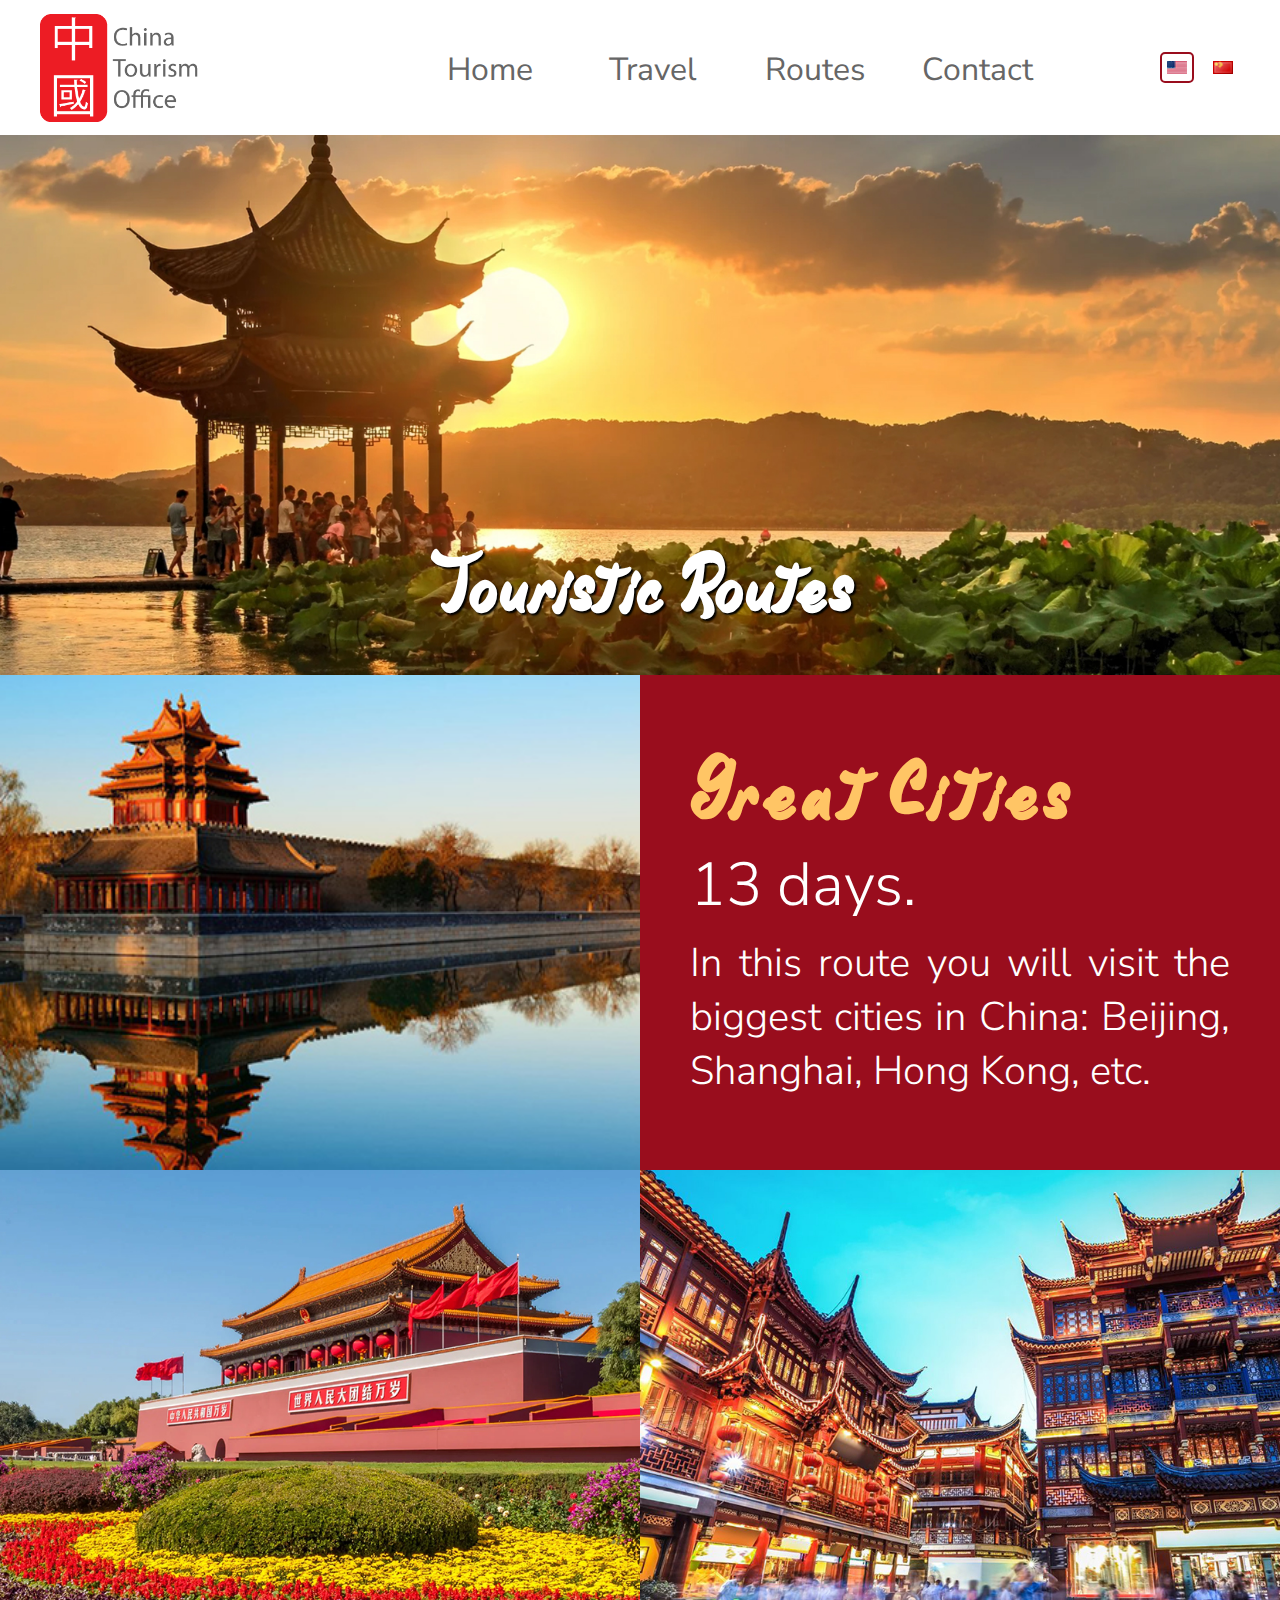
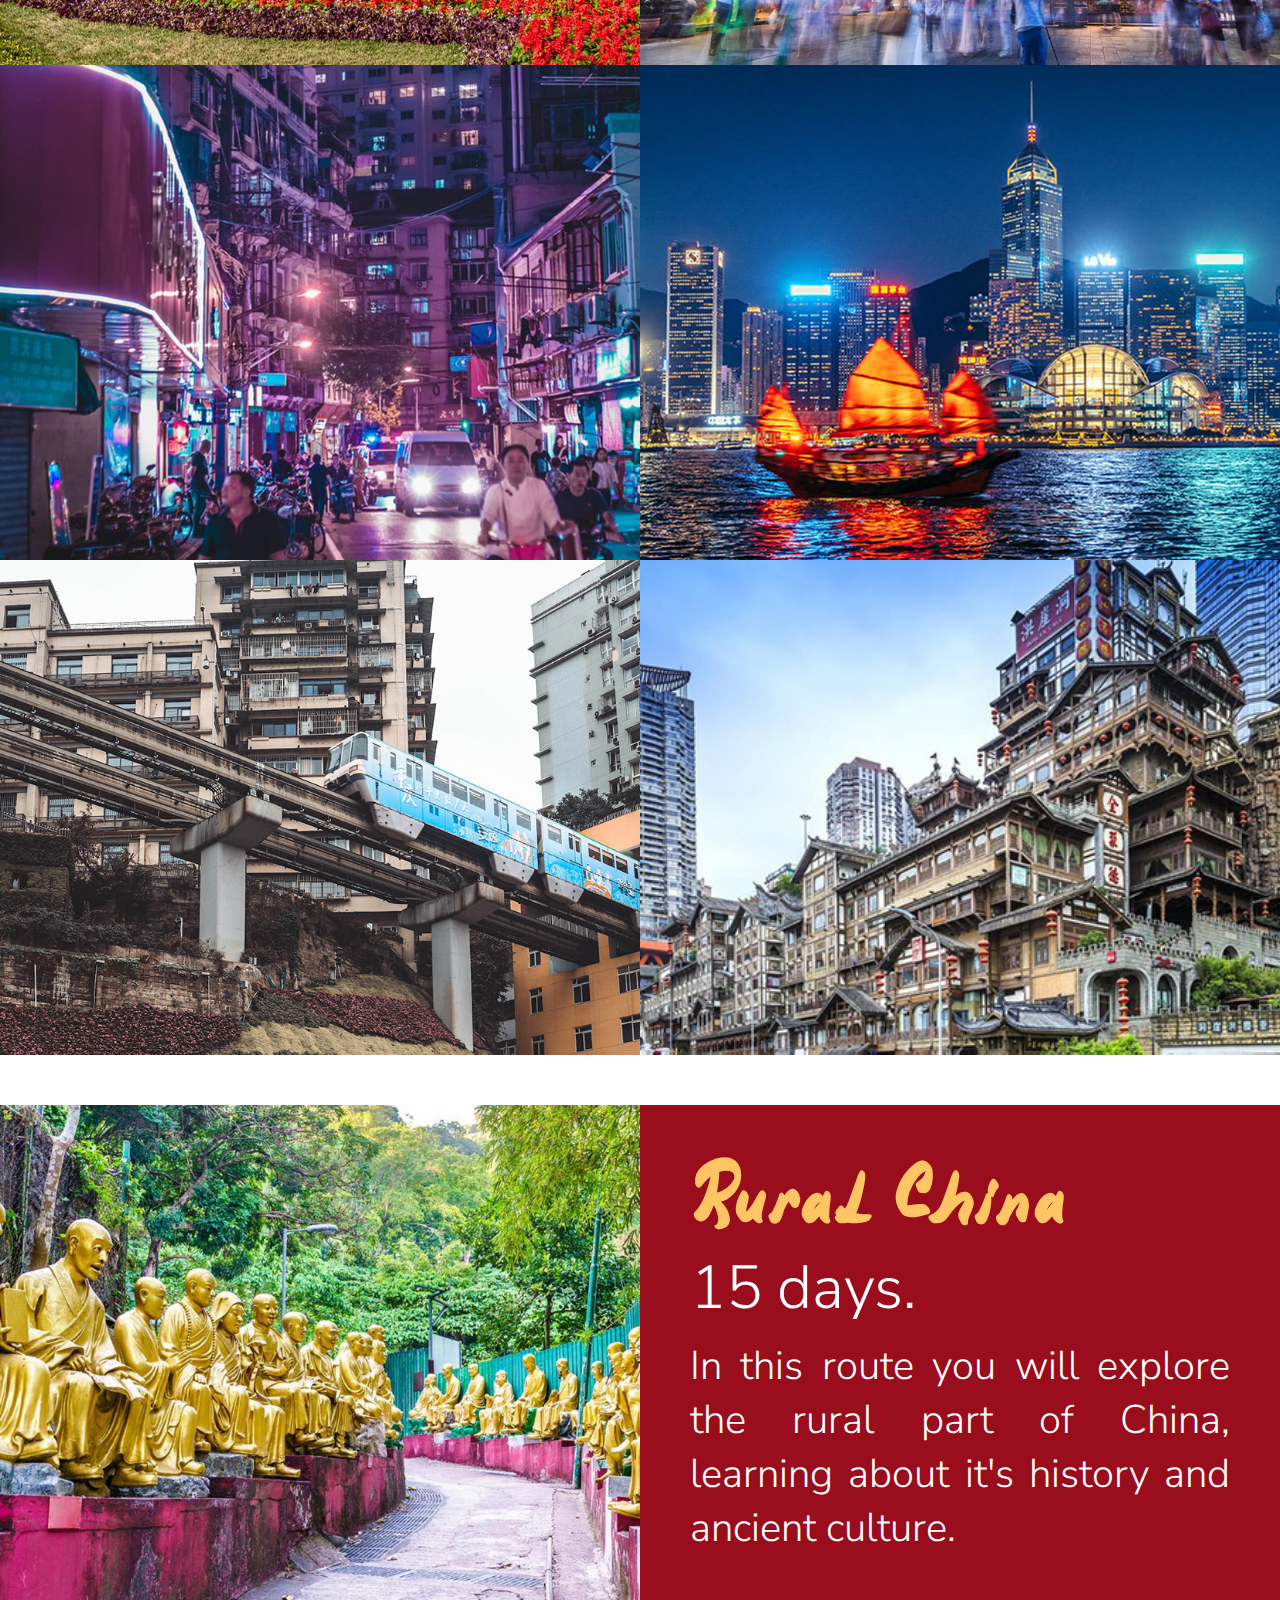
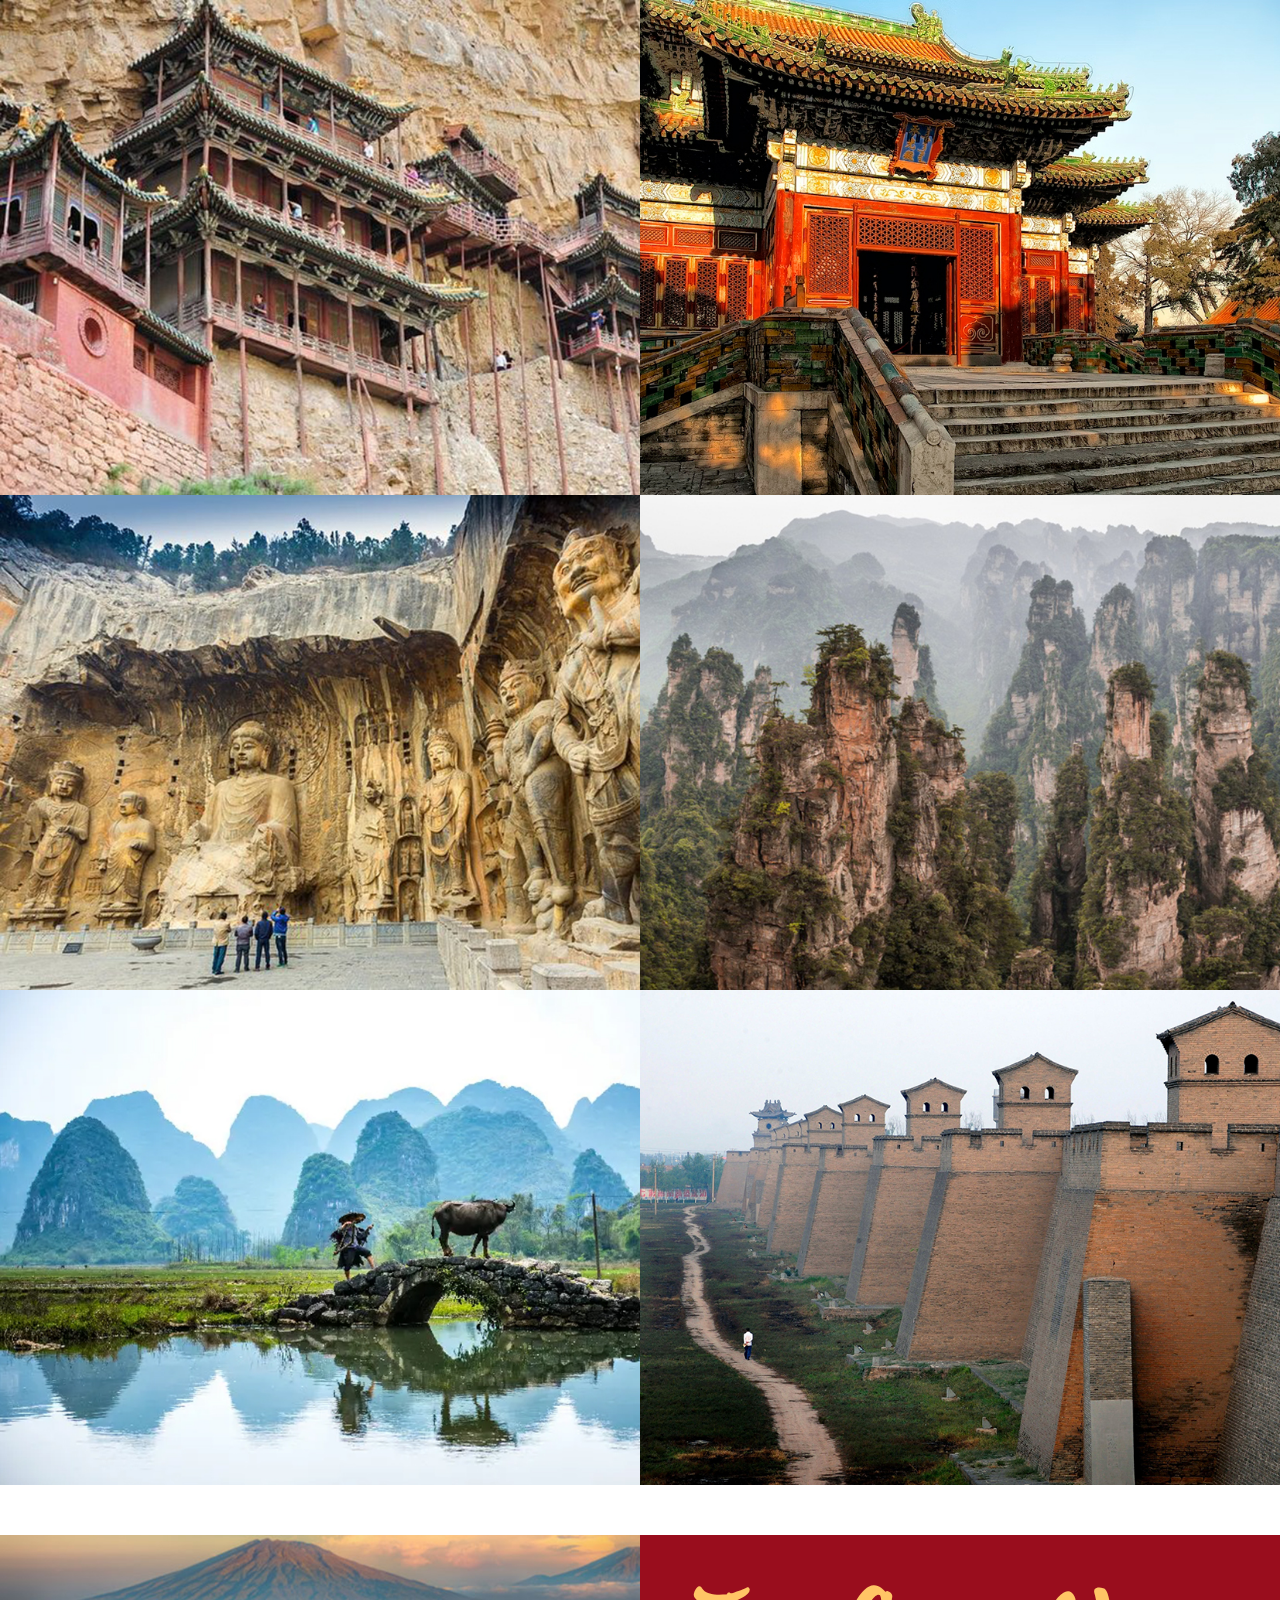
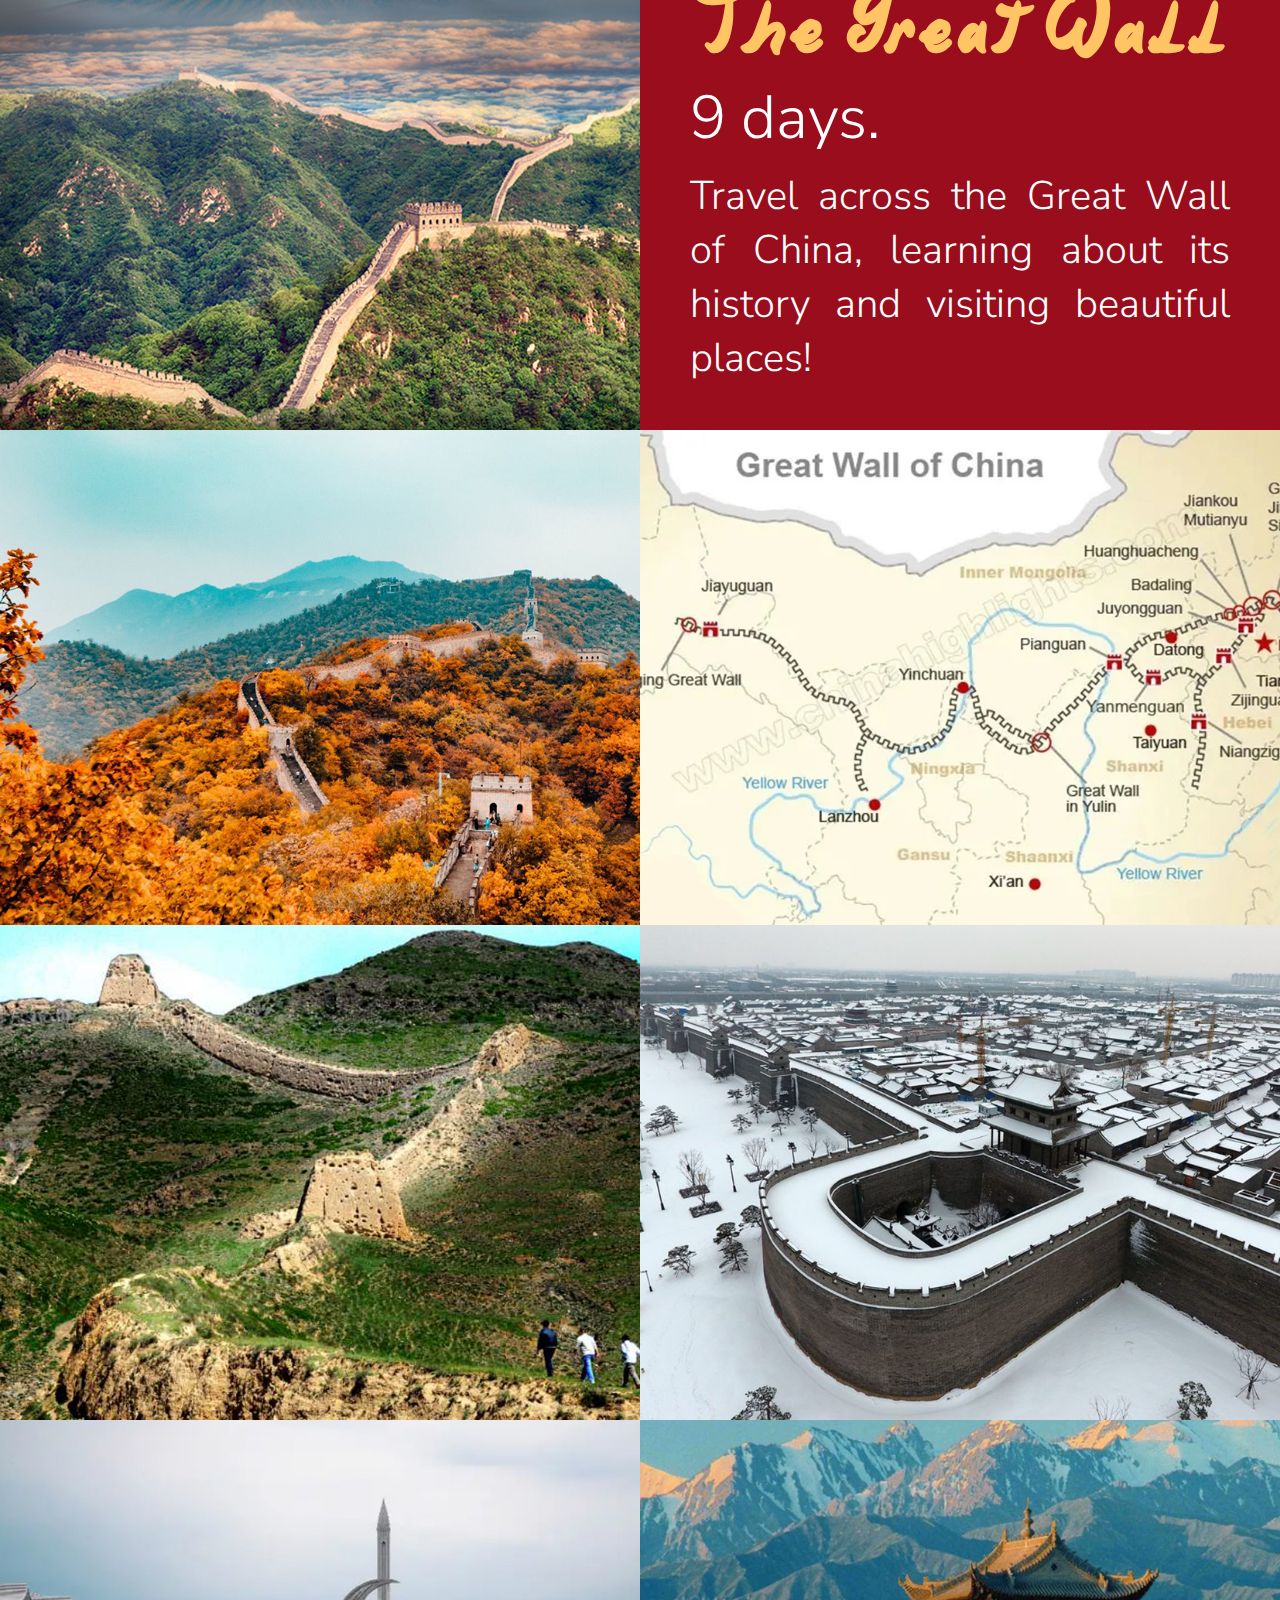
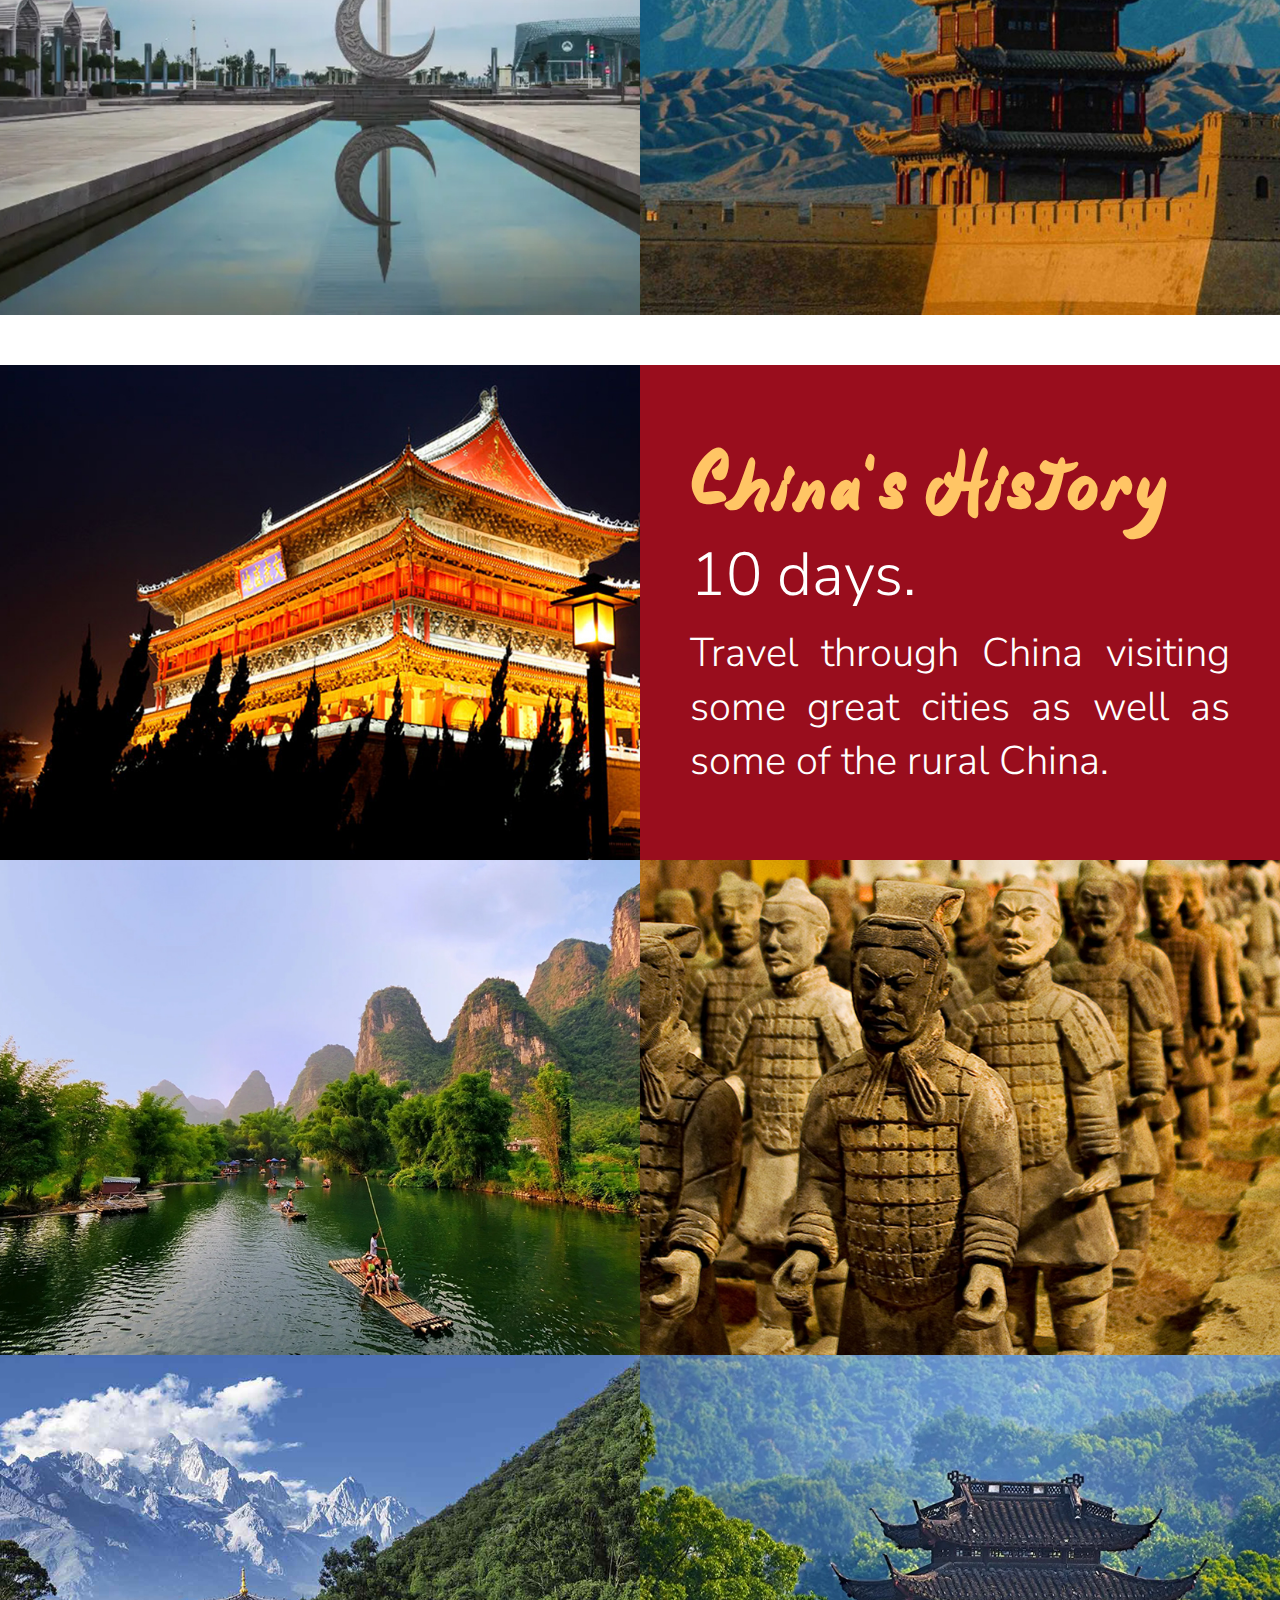
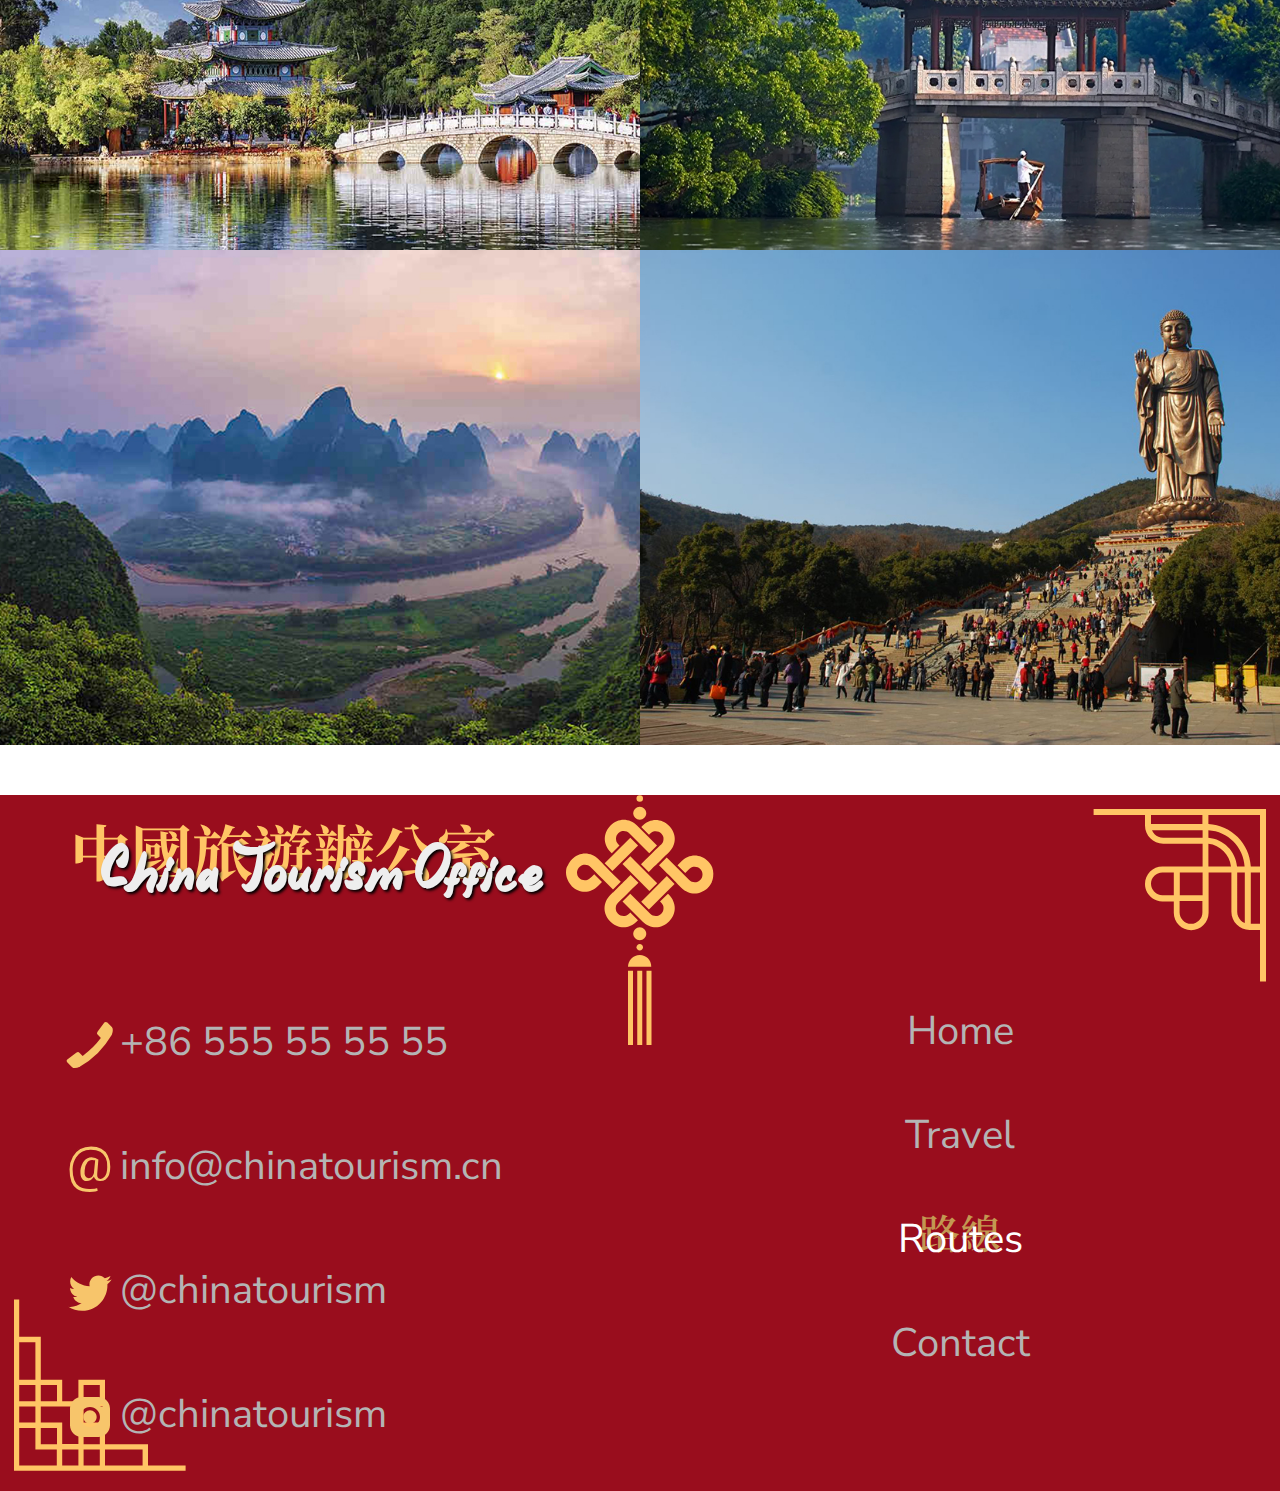
==== OficinaTurismo/routes.html @ e7348789 "Add files via upload" ====
<!DOCTYPE html>
<html>
    <head>
        <title>China Tourism Office | ROUTES</title>
        <link rel="stylesheet" type="text/css" href="general_styles.css">
        <link rel="stylesheet" type="text/css" href="content_styles.css">
        <link rel="icon" href="assets/img/Logo_300.png">
        <meta name="viewport" content="width=device-width, initial-scale=1.0" />
        <meta charset="UTF-8">
    </head>
    <body>
        <header>
            <img class="logo-header" src="assets/img/Logo_300.png" alt="Logo of China's Tourism Office">
            <div class="menu-toggle" id="mobile-menu">
                <span class="bar"></span>
                <span class="bar"></span>
                <span class="bar"></span>
            </div>
            <div class="header-right">
                <ul class="nav">
                    <li class="navitem">
                        <h3 class="chinese">家</h3>
                        <a href="index.html">Home</a>
                    </li>
                    <li class="navitem">
                        <h3 class="chinese">旅行</h3>
                        <a href="travel.html">Travel</a>
                    </li>
                    <li class="navitem">
                        <h3 class="chinese selected">路線</h3>
                        <a href="routes.html">Routes</a>
                    </li>
                    <li class="navitem">
                        <h3 class="chinese">接觸</h3>
                        <a href="contact.html">Contact</a>
                    </li>
                </ul>
                <div class="languajes">
                    <img class="lang selected" src="assets/icons/eeuu.png">
                    <img class="lang" src="assets/icons/China.png">
                </div>
            </div>
        </header>

        <div class="hero hero-routes">
            <h1>Touristic Routes</h1>
        </div>

        <!-- Ruta Ciudades -->
        <div class="routes-section">
            <div class="gallery">
                <figure class="gallery-item">
                    <img src="assets/img/routes/ciudad_pekin2.jpg">
                </figure> 
                <div class="route-text">
                    <h2>Great Cities</h2>
                    <p class="days">13 days.</p>
                    <p>In this route you will visit the biggest cities in China: Beijing, Shanghai,
                        Hong Kong, etc.</p>
                </div>
                <figure class="gallery-item">
                    <img src="assets/img/routes/beijing1.jpg">
                </figure> 
                <figure class="gallery-item">
                    <img src="assets/img/routes/shanghai1.jpg">
                </figure> 
                <figure class="gallery-item">
                    <img src="assets/img/routes/shanghai2.jpg">
                </figure> 
                <figure class="gallery-item">
                    <img src="assets/img/routes/hongkong1.jpg">
                </figure> 
                <figure class="gallery-item">
                    <img src="assets/img/routes/Chongqing1.jpg">
                </figure> 
                <figure class="gallery-item">
                    <img src="assets/img/routes/ciudad_chongqing2.jpg">
                </figure> 
            </div>
        </div>

        <!-- Ruta Rural China -->
        <div class="routes-section">
            <div class="gallery">
                <figure class="gallery-item">
                    <img src="assets/img/routes/rural1.jpg">
                </figure> 
                <div class="route-text">
                    <h2>Rural China</h2>
                    <p class="days">15 days.</p>
                    <p>In this route you will explore the rural
                        part of China, learning about it's history and ancient culture.</p>
                </div>
                <figure class="gallery-item">
                    <img src="assets/img/routes/rural2.jpg">
                </figure> 
                <figure class="gallery-item">
                    <img src="assets/img/routes/rural3.jpg">
                </figure> 
                <figure class="gallery-item">
                    <img src="assets/img/routes/rural4.jpg">
                </figure> 
                <figure class="gallery-item">
                    <img src="assets/img/routes/rural5.jpg">
                </figure> 
                <figure class="gallery-item">
                    <img src="assets/img/routes/rural6.jpg">
                </figure> 
                <figure class="gallery-item">
                    <img src="assets/img/routes/rural7.jpg">
                </figure> 
            </div>
        </div>

        <!-- Ruta The Great Wall -->
        <div class="routes-section">
            <div class="gallery">
                <figure class="gallery-item">
                    <img src="assets/img/routes/ruta_muralla1.jpg">
                </figure> 
                <div class="route-text">
                    <h2>The Great Wall</h2>
                    <p class="days">9 days.</p>
                    <p>Travel across the Great Wall of China, learning about its history and
                        visiting beautiful places!</p>
                </div>
                <figure class="gallery-item">
                    <img src="assets/img/routes/ruta_muralla2.jpg">
                </figure> 
                <figure class="gallery-item">
                    <img src="assets/img/routes/ruta_muralla3.jpg">
                </figure> 
                <figure class="gallery-item">
                    <img src="assets/img/routes/ruta_muralla4.jpg">
                </figure> 
                <figure class="gallery-item">
                    <img src="assets/img/routes/ruta_muralla5.jpg">
                </figure> 
                <figure class="gallery-item">
                    <img src="assets/img/routes/ruta_muralla6.jpg">
                </figure> 
                <figure class="gallery-item">
                    <img src="assets/img/routes/ruta_muralla7.jpg">
                </figure> 
            </div>
        </div>

        <!-- Ruta China's History -->
        <div class="routes-section">
            <div class="gallery">
                <figure class="gallery-item">
                    <img src="assets/img/routes/ruta_resumen1.jpg">
                </figure> 
                <div class="route-text">
                    <h2>China's History</h2>
                    <p class="days">10 days.</p>
                    <p>Travel through China visiting some great cities as well as some of the rural China.</p>
                </div>
                <figure class="gallery-item">
                    <img src="assets/img/routes/ruta_resumen2.jpg">
                </figure> 
                <figure class="gallery-item">
                    <img src="assets/img/routes/ruta_resumen3.jpg">
                </figure> 
                <figure class="gallery-item">
                    <img src="assets/img/routes/ruta_resumen4.jpg">
                </figure> 
                <figure class="gallery-item">
                    <img src="assets/img/routes/ruta_resumen5.jpg">
                </figure> 
                <figure class="gallery-item">
                    <img src="assets/img/routes/ruta_resumen6.jpg">
                </figure> 
                <figure class="gallery-item">
                    <img src="assets/img/routes/ruta_resumen7.jpg">
                </figure> 
            </div>
        </div>

        <!-- Footer -->
        <footer>
            <div class="footer-header">
                <div class="section-title">
                    <h1 class="chinese">中國旅遊辦公室</h1>
                    <h1 class="title grey">China Tourism Office</h1>
                </div>
                <img src="assets/designs/detalle_footer.svg" id="footer-deco">
                <img src="assets/designs/esquina_arriba.svg" class="corner-footer arriba">
            </div>
            <div class="footer-content">
                <div class="half-footer left">
                    <li class="phone">+86 555 55 55 55</li>
                    <li class="email">info@chinatourism.cn</li>
                    <li class="twitter">@chinatourism</li>
                    <li class="instagram">@chinatourism</li>
                </div>
                <div class="half-footer right">
                    <li class="footer-menuitem">
                        <h3 class="chinese">家</h3>
                        <a href="index.html">Home</a>
                    </li>
                    <li class="footer-menuitem">
                        <h3 class="chinese">旅行</h3>
                        <a href="travel.html">Travel</a>
                    </li>
                    <li class="footer-menuitem selected">
                        <h3 class="chinese">路線</h3>
                        <a href="routes.html">Routes</a>
                    </li>
                    <li class="footer-menuitem">
                        <h3 class="chinese">接觸</h3>
                        <a href="contact.html">Contact</a>
                    </li>
                </div>
            </div>
            <img src="assets/designs/esquina_abajo.svg" class="corner-footer abajo">
        </footer>

        <script src="https://code.jquery.com/jquery-3.6.4.min.js"></script>
        <script type="text/javascript" src="menuColapsable.js"></script>
        <script type="text/javascript" src="scrollAnimation.js"></script>
    </body>
</html>
---- OficinaTurismo/general_styles.css ----
@import url('https://fonts.googleapis.com/css2?family=Noto+Serif+TC:wght@200;400;600&family=Noto+Serif:wght@200;400;600;800&family=Nunito+Sans:opsz,wght@6..12,200;6..12,400;6..12,600&display=swap');
:root {
    --red: #990d1d;
    --gold: #ffc565;
    --light-grey: #b4b4b4;
    --grey: #666666;
}

@font-face {
    font-family: "Niagato";
    src: url("assets/fonts/Niagato.ttf"),
    url("assets/fonts/Niagato.woff"),
    url("assets/fonts/Niagato.woff2");
}

html, body {
    width: 100%;
    margin: 0;
    /* Default font */
    font-family: "Nunito Sans", sans-serif;
    scroll-behavior: smooth;
}

h1 {
    font-family: Niagato;
    font-size: clamp(3.5rem, 2.413rem + 1.7391vw, 4.5rem);
    color: var(--red);
}

.chinese {
    font-family: "Noto Serif TC";
    color: var(--gold);
}

strong {
    color: var(--red);
    font-weight: 300;
}

p {
    font-weight: 300;
    font-size: clamp(1.5rem, 0.413rem + 1.7391vw, 2.5rem);
    text-align: justify;
}

.icon {
    width: 50px;
}

.grey {
    color: #eee;
}

/* Nav */
header {
    height: 15vh;
    padding: 0 40px;

    display: flex;
    flex-flow: row nowrap;
    justify-content: space-between;
    align-items: center;
    align-content: center;
}

.logo-header {
    height: 80%;
}

.header-right {
    width: 70%;
    display: flex;
    flex-flow: row nowrap;
    justify-content: space-between;
    align-items: center;
    align-content: center;
    transition: all 300ms ease;
}

/* Nav */
.nav {
    width: 70%;
    display: flex;
    flex-flow: row nowrap;
    justify-content: space-between;
    align-items: center;
    align-content: center;
    list-style: none;
}

.navitem {
    cursor: pointer;
    text-align: center;
    position: relative;
    width: 100px;
    height: 50px;
}

.navitem a {
    text-decoration: none;
    color: var(--grey);
    font-size: 2rem;
    /* Position */
    position: absolute;
    top: 5px;
    left: 50%;
    transform: translate(-50%);
    transition: all 200ms ease;
}

.navitem.selected a, .navitem:hover a {
    color: var(--red);
}

.navitem .chinese {
    color: transparent;
    transition: all 200ms ease;
    position: absolute;
    top: -45px;
    left: 50%;
    transform: translate(-50%);
    width: 100px;
    font-size: 2.55rem;
}

.navitem:hover .chinese, .navitem.selected .chinese {
    color: var(--gold);
}

/* Languajes */
.languajes {
    width: 80px;
    display: flex;
    flex-flow: row nowrap;
    justify-content: space-between;
    align-items: center;
    align-content: center;
}

.lang {
    padding: 7px 5px;
    border-radius: 5px;
    width: 20px;
    border: 2px solid transparent;
}

.lang.selected, .lang:hover {
    border: 2px solid var(--red);
}

/* Collapse Menu */
.menu-toggle {
    cursor: pointer;
    display: none;
    width: 30px;
    height: 20px;
}

.bar {
    background-color: var(--grey);
    width: 100%;
    height: 3px;
    transition: all 0.5s ease;
}

/* Collapse Menu Animation Classes */
.bar.rotate45 {
    transform: rotate(45deg) translate(0, -10px);
    height: 6px;
}
.bar.rotate-45 {
    transform: rotate(-45deg) translate(0, 10px);
    height: 6px;
}
.bar.hide {
    opacity: 0;
}

/* Hero */
.hero {
    /* Background */
    background-position: center;
    background-size: cover;
    background-repeat: no-repeat;

    width: 100%;
    height: 85vh;
    text-align: center;
    position: relative;

    /* Flexbox */
    display: flex;
    flex-flow: column nowrap;
    justify-content: center;
    align-items: center;
    align-content: center;
}

.hero-home {
    background-image: url(assets/img/hero.jpg);
}

.hero h1 {
    color: white;
    font-size: clamp(4rem, 3.6rem + 1.3333vw, 5.2rem);
    text-shadow: 2px 2px 2px black;
}
.hero a {
    width: clamp(4.375rem, 3.75rem + 2.0833vw, 6.25rem);
    aspect-ratio: 1/1;
    position: absolute;
    bottom: 20px;
}

/* Sections */
section {
    width: 100%;
    
    /* Flexbox */
    display: flex;
    flex-flow: row nowrap;
    justify-content: center;
    align-items: center;
    align-content: center;
}

.section-margin {
    margin-top: 50px;
}

.half-section {
    flex: 1;
    height: 100%;
    
    /* Flexbox */
    display: flex;
    flex-flow: column nowrap;
    justify-content: flex-start;
    align-items: center;
    align-content: center;
}

.half-section img {
    width: 100%;
}

/* Section title */
.section-title {
    width: 90%;
    position: relative;
}

.section-title img {
    width: 100px;
}

.section-title .chinese {
    position: absolute; 
    top: -80px;
    left: 70px;
}

.section-title .title {
    position: absolute; 
    top: -50px;
    left: 100px;
    text-shadow: 2px 2px 3px black;
}

.half-section p {
    width: 90%;
    margin: clamp(0.3125rem, -0.7065rem + 1.6304vw, 1.25rem) 0;
}

/* Happy New Year! */
.new-year {
    width: 100%;
    margin-bottom: 80px;
}

.new-year .toro {
    flex: 2;
    height: clamp(18.75rem, -5.0272rem + 38.0435vw, 40.625rem);
}
.new-year .text {
    flex: 3;
}

.new-year .text h1 {
    font-size: clamp(5rem, 2.8261rem + 3.4783vw, 7rem);
}

.new-year .text p {
    font-size: clamp(2.4rem, 1.7478rem + 1.0435vw, 3rem);
    margin-top: -50px;
}

.new-year .lantern {
    flex: 1;
    height: clamp(14.0625rem, -3.9402rem + 28.8043vw, 30.625rem);
    align-self: flex-start;
}

/* ---- Gallery ---- */
.gallery {
    width: 100%;
    /* Flexbox */
    display: flex;
    flex-flow: row wrap;
    justify-content: flex-start;
    align-items: center;
    align-content: center;
}

.gallery-section .section-title {
    margin-left: 100px;
}

figure {
    /* Reset css */
    margin: 0;
    
    flex: 0 0 33.33333333334%;
    overflow: hidden;
    /* Position */
    position: relative;
}

figure img {
    width: 100%;
    /* Posicionamiento de la imagen */
    object-fit: cover; /* Solo funciona si img tiene tamaño */
    object-position: center center;
    display: block; /* Para quitar los 4px entre imagenes*/
}

figcaption {
    background-color: rgba(238, 238, 238, 0.6);
    /* Position */
    position: absolute;
    z-index: 999;
    padding: 0 20px;
    left: 0;
    right: 0;
    bottom: 0;
    transform: translateY(100%);
    transition: all 300ms ease-in-out;
    
    /* Flexbox */
    display: flex;
    flex-flow: row nowrap;
    justify-content: space-between;
    align-items: center;
    align-content: center;
}

/* Subir el caption */
figure:hover figcaption {
    transform: translateY(0);
}

figcaption p {
    width: 100%;
    color: var(--red);
    text-align: left;
}

/* ---- Footer ---- */
footer {
    background-color: var(--red);
    width: 100%;
    min-height: 70vh;
    /* padding: 50px 20px; */
    box-sizing: border-box;
    margin-top: 20px;   
}

/* Footer header */
.footer-header {
    width: 100%;
    /* Flexbox */
    display: flex;
    flex-flow: row nowrap;
    justify-content: space-between;
    align-items: flex-start;
    align-content: center;

    position: relative;
}

.footer-header .section-title {
    margin-top: 50px;
    width: 700px;
}

#footer-deco {
    height: 250px;
    position: absolute;
    /* Como centrar con posicionamiento sin estirar la caja */
    left: 50%;
    transform: translate(-50%);
}

.corner-footer {
    height: 200px;
}

.corner-footer.abajo {
    margin-top: -120px;
}

/* Footer Content */
.footer-content {
    margin-top: -40px;
    /* Flexbox */
    display: flex;
    flex-flow: row nowrap;
    justify-content: space-between;
    align-items: flex-start;
    align-content: center;
}

.half-footer {
    flex: 1;
    height: 50vh;
    /* Flexbox */
    display: flex;
    flex-flow: column nowrap;
    justify-content: space-evenly;
    align-items: center;
    align-content: center;
}

.half-footer li {
    color: var(--light-grey);
    font-size: 2.5rem;
    list-style-type: none;
    margin: 10px 0;
    width: 400px;
}

/* Icons */
.half-footer li::before {
    content: "";
    width: 50px;
    height: 50px;
    display: block;
    position: relative;
    top: 55px;
    left: -55px;
    /* Background */
    background-position: center;
    background-size: contain;
    background-repeat: no-repeat;
}

.phone::before {
    background-image: url(assets/icons/phone.svg);
}
.email::before {
    background-image: url(assets/icons/email.svg);
}
.twitter::before {
    background-image: url(assets/icons/twitter.svg);
}
.instagram::before {
    background-image: url(assets/icons/instagram.svg);
}

/* Footer nav */
.footer-menuitem {
    cursor: pointer;
    text-align: center;
    position: relative;
    width: 100px;
    height: 50px;
    margin: 30px 0;
}

.footer-menuitem a {
    text-decoration: none;
    color: var(--light-grey);
    font-size: 2.5rem;
    /* Position */
    position: absolute;
    top: 5px;
    left: 50%;
    transform: translate(-50%);
    transition: all 200ms ease;
}

.footer-menuitem.selected a, .footer-menuitem:hover a {
    color: white;
}

.footer-menuitem .chinese {
    color: transparent;
    transition: all 200ms ease;
    position: absolute;
    top: -45px;
    left: 50%;
    transform: translate(-50%);
    width: 100px;
    font-size: 2.55rem;
}

.footer-menuitem:hover .chinese, .footer-menuitem.selected .chinese {
    /* color: var(--gold); */
    color: #c39852;
    /* color: #e6495c; */
}

/* ---- Media Queries ---- */
@media screen and (max-width: 1000px){
    /* Flex-flow row to column */
    section {
        flex-flow: column nowrap;
    }

    h1 {
        font-size: clamp(3.5rem, 2.5769rem + 3.0769vw, 4.5rem);
    }

    p {
        font-size: clamp(1.5rem, 0.5769rem + 3.0769vw, 2.5rem);
    }

    .half-section {
        width: 100%;
        margin: 20px 0;
    }

    /* New Year */
    .new-year .toro {
        flex: 2 1 500px;
        height: 500px;
    }

    .new-year .text {
        width: 90%;
    }

    .lantern, #footer-deco {
        display: none;
    }

    /* Gallery */
    figure {
        flex: 1 0 50%;
    }

    /* Collapse Menu */
    .menu-toggle {
        display: flex;
        flex-flow: column nowrap;
        justify-content: space-between;
        align-items: center;
        align-content: center;
        height: 20px;
    }
    
    .header-right {
        display: none;
        flex-flow: column nowrap;
        background-color: white;
        text-align: center;
        
        position: absolute;
        top: 15vh; /* Espacio entre el borde superior y el comienzo del nav */
        right: 0;
        width: 100%;
        height: 45vh;
        z-index: 999;
        overflow: hidden;
    }

    .nav {
        flex-flow: column nowrap;
        width: 100%;
        padding: 0;
    }

    .languajes {
        margin-bottom: 20px;
    }

    .nav li {
        padding: .6rem 0;
    }
    
    .show {
        display: flex;
        animation: curtain 2s;
        animation-fill-mode: forwards;
    }

    /* Footer */
    footer {
        /* Flex Box */
        display: flex;
        flex-flow: column nowrap;
        justify-content: center;
        align-items: flex-end;
        align-content: center;
    }

    .footer-content{
        width: 90%;
    }

    .corner-footer {
        width: clamp(6.25rem, 0rem + 20vw, 12.5rem);
    }

    .corner-footer.abajo {
        align-self: flex-start;
    }
}

@media screen and (max-width: 800px){
    .half-footer.right {
        display: none;
    }

    /* Footer Title */
    .footer-header .section-title .chinese {
        left: 0;
    }
    .title.grey {
        left: 30px;
    }
}

/* Mobile */
@media screen and (max-width: 500px) {
    /* Gallery */
    figure {
        flex: 1 0 100%;
    }
}
    
/* Animations */
@keyframes curtain {
    0% {
        height: 0;
    }
    100% {
        height: 45vh;
    }
}
@keyframes curtain-up {
    0% {
        height: 45vh;
    }
    100% {
        height: 0;
    }
}
---- OficinaTurismo/content_styles.css ----
body {
    overflow-x: hidden;
}

/* Se ha roto por dios sabe que */
.navitem .chinese, .footer-menuitem .chinese {
    top: -5px;
}

.travel-section .section-title h1 {
    font-size: clamp(4.5rem, 3.413rem + 1.7391vw, 5.5rem);
}

/* Hero */
.hero {
    justify-content: flex-end;
    height: 60vh;
}

.hero-travel {
    background-image: url(assets/img/travel_hero.jpg);
}
.hero-routes {
    background-image: url(assets/img/routes_hero.jpg);
}
.hero-contact {
    background-image: url(assets/img/contact_hero1.jpg);
}

/* ---- Travel section ---- */
.travel-section {
    margin-top: 20px;
}

/* Header */
.travel-section-header {
    width: 100%;
    overflow: hidden;
    /* Flex Box */
    display: flex;
    flex-flow: row nowrap;
    justify-content: space-between;
    align-items: flex-end;
    align-content: center;
}

.section-title {
    margin-bottom: clamp(0rem, -2.7174rem + 4.3478vw, 2.5rem);
}

#title-plane {
    width: 350px;
}
#title-train {
    width: 250px;
}
#title-hotels {
    width: 300px;
}

/* Gallery */
.gallery-logo {
    padding: 40px clamp(3.75rem, -2.3641rem + 9.7826vw, 9.375rem);;
    box-sizing: border-box;
}

/* Tips */
.tips-section {
    padding: 60px;
    box-sizing: border-box;
}

.tips-header {
    height: 100px;
    background-color: var(--red);
    border: 2px solid black;

    /* Flex Box */
    display: flex;
    flex-flow: row nowrap;
    justify-content: space-around;
    align-items: center;
    align-content: center;
}

h2 {
    font-size: clamp(2.5rem, 1.413rem + 1.7391vw, 3.5rem);
    color: var(--gold);
    font-family: "Noto Serif", serif;
    font-weight: 600;
    letter-spacing: clamp(0.1rem, -0.4435rem + 0.8696vw, 0.6rem);
    text-align: center;
}

.tips-header img {
    height: 90px;
}

.tips-content {
    min-height: 60vh;
    /* Flex Box */
    display: flex;
    flex-flow: row nowrap;
    justify-content: center;
    align-items: flex-start;
    align-content: center;
}

.tip {
    flex: 1;
    height: 100%;
    border: 2px solid black;
    padding: 20px;
}

h3 {
    font-family: "Nunito Sans", sans-serif;
    font-weight: 600;
    font-size: clamp(2rem, 1.2391rem + 1.2174vw, 2.7rem);
    margin: 0;
}

.tip p {
    margin: 0;
    margin-top: 15px;
    font-size: clamp(1.58rem, 0.7974rem + 1.2522vw, 2.3rem);
}

/* ---- Contact ---- */
form {
    /* Flex Box */
    display: flex;
    flex-flow: column nowrap;
    justify-content: space-between;
    align-items: center;
    align-content: center;
}

.form-row {
    width: 90%;
    /* Flex Box */
    display: flex;
    flex-flow: row nowrap;
    justify-content: space-between;
    align-items: center;
    align-content: center;
}
.form-row:first-child {
    justify-content: flex-start;
    padding-top: 40px;
}
.form-row:last-child {
    justify-content: flex-end;
}

input[type=text], textarea {
    margin: 30px 0;
    /* Reset CSS */
    background-color: transparent;
    border: none;
    outline: none;
    transition: all 100ms ease;
    /* Font */
    font-family: "Nunito Sans", sans-serif;
    font-size: 2.5rem;
}

input[type=text] {
    width: 45%;
    border-bottom: 4px solid var(--red);
}
input[type=text]:focus {
    border-bottom: 4px solid var(--gold);
}

textarea {
    border: 4px solid var(--red);
    width: 100%;
    height: 20vh;
}
textarea:focus {
    border: 4px solid var(--gold);
}

/* Boton */
.button {
    position: relative;
    width: 300px;
    height: 100px;
}

input[type=submit] {
    padding: 20px;
    width: 300px;
    height: 100px;
    background-color: var(--red);
    color: var(--gold);
    font-size: 2.8rem;
    border: none;
    border-radius: 10px;
    transition: 400ms;
    cursor: pointer;
    
    position: absolute;
    top: 0;
    left: 0;
}

input[type=submit]:hover {
    background-color: transparent;
    color: var(--red);
    box-shadow: inset 0 0 2px 1px rgba(120,120,120,1);
}

.button .chinese {
    color: rgba(120,120,120,.4);
    width: 200px;
    text-align: center;
    position: absolute;
    top: -50px;
    left: 50px;
}

/* Oficinas */
.office-section {
    margin-bottom: 100px;
    /* Flex Box */
    display: flex;
    flex-flow: column nowrap;
    justify-content: space-between;
    align-items: flex-start;
    align-content: center;
}

.office-section .section-title {
    margin-left: 100px;
}
.office-section .section-title h1 {
    width: 600px;
}

iframe {
    width: 100%;
    height: 50vh;
    border-top: 4px solid var(--red);
    border-bottom: 4px solid var(--red);
}

.office-content {
    width: 100%;
    height: 40vh;
    /* Flex Box */
    display: flex;
    flex-flow: row nowrap;
    justify-content: space-between;
    align-items: flex-start;
    align-content: center;
}

.office-content img {
    height: 40vh;
    margin: 0 20px;
}

/* Office data */
.office-data {
    height: 35vh;
    margin-top: 20px;
    /* Flex Box */
    display: flex;
    flex-flow: column nowrap;
    justify-content: space-around;
    align-items: center;
    align-content: center;
}

.office-data p {
    color: var(--red);
    font-weight: 600;
    width: 100%;
    font-size: clamp(2rem, 1.4565rem + 0.8696vw, 2.5rem);
    text-align: left;
}

.office-data p:before {
    content: "";
    width: 50px;
    height: 50px;
    display: block;
    position: relative;
    top: 55px;
    left: -55px;
    /* Background */
    background-position: center;
    background-size: contain;
    background-repeat: no-repeat;
}
.location::before {
    background-image: url(assets/icons/location.svg);
}
.email::before {
    background-image: url(assets/icons/email_borde.svg);
}
.phone::before {
    background-image: url(assets/icons/phone_borde.svg);
}

/* ---- Routes ---- */
.routes-section {
    margin-bottom: 50px;
}

.routes-section .gallery .gallery-item {
    flex: 0 0 50%;
    height: 55vh;
}

.route-text {
    flex: 0 0 50%;
    background-color: var(--red);
    height: 100%;
    height: 55vh;
    padding: 50px;
    box-sizing: border-box;
    /* Flex Box */
    display: flex;
    flex-flow: column nowrap;
    justify-content: center;
    align-items: flex-start;
    align-content: center;
}

.route-text h2 {
    font-size: 5rem;
    text-align: left;
    font-family: Niagato;
    margin: 0;
}

.route-text p {
    color: white;
    font-size: 2.5rem;
    margin: 0;
    margin-top: 10px;
}

.route-text .days {
    font-size: 3.8rem;
}

/* ---- Animations ---- */
/* Scroll animation (dragons) */
.dragon {
    width: 30%;
}

.dragon-right.reveal {
    transform: translateX(150px) scaleX(-1);
}
.dragon-left.reveal {
    transform: translateX(-150px);
}
.reveal{
    position: relative;
    opacity: 0;
    transition: 1s all ease;
}
    
.dragon-right.reveal.active{
    transform: translateX(0) scaleX(-1);
    opacity: 1;
}
.dragon-left.reveal.active{
    transform: translateX(0);
    opacity: 1;
}

/* Media Queries */
@media screen and (max-width: 1780px){
    .routes-section .gallery .gallery-item img {
        height: 100%;
        width: auto;
    }
}

@media screen and (max-width: 1000px) {
    .dragon-left {
        display: none;  
    }

    .dragon-right {
        width: 50%;
    }

    .section-title {
        margin-bottom: clamp(0rem, -2.3077rem + 7.6923vw, 2.5rem);
        margin-left: 40px;
    }

    /* Form */
    .form-row {
        flex-flow: column nowrap;
    }
    
    input[type=text] {
        width: 100%;
    }

    .form-row:last-child {
        margin-bottom: 60px;
    }

    /* Offices */
    .office-data {
        width: 60%;
    }

    .office-content img {
        width: 10%;
        min-width: 50px;
        height: auto;
    }

    /* Tips */
    .tips-content {
        flex-flow: column nowrap;
    }

    .tip {
        border: 2px solid black;
        border-bottom: none;
    }
    .tip:last-child {
        border-bottom: 2px solid black;
    }
}

@media screen and (max-width: 500px) {
    .dragon-right, .office-content img {
        display: none;
    }

    .office-section .section-title {
        margin-left: 10px;
    }

    /* Tips */
    .tips-section {
        padding: 0;
    }

    .tips {
        width: 100%;
    }

    .tips-header {
        padding: 20px;
    }

    .tips-header img {
        display: none;
    }
}
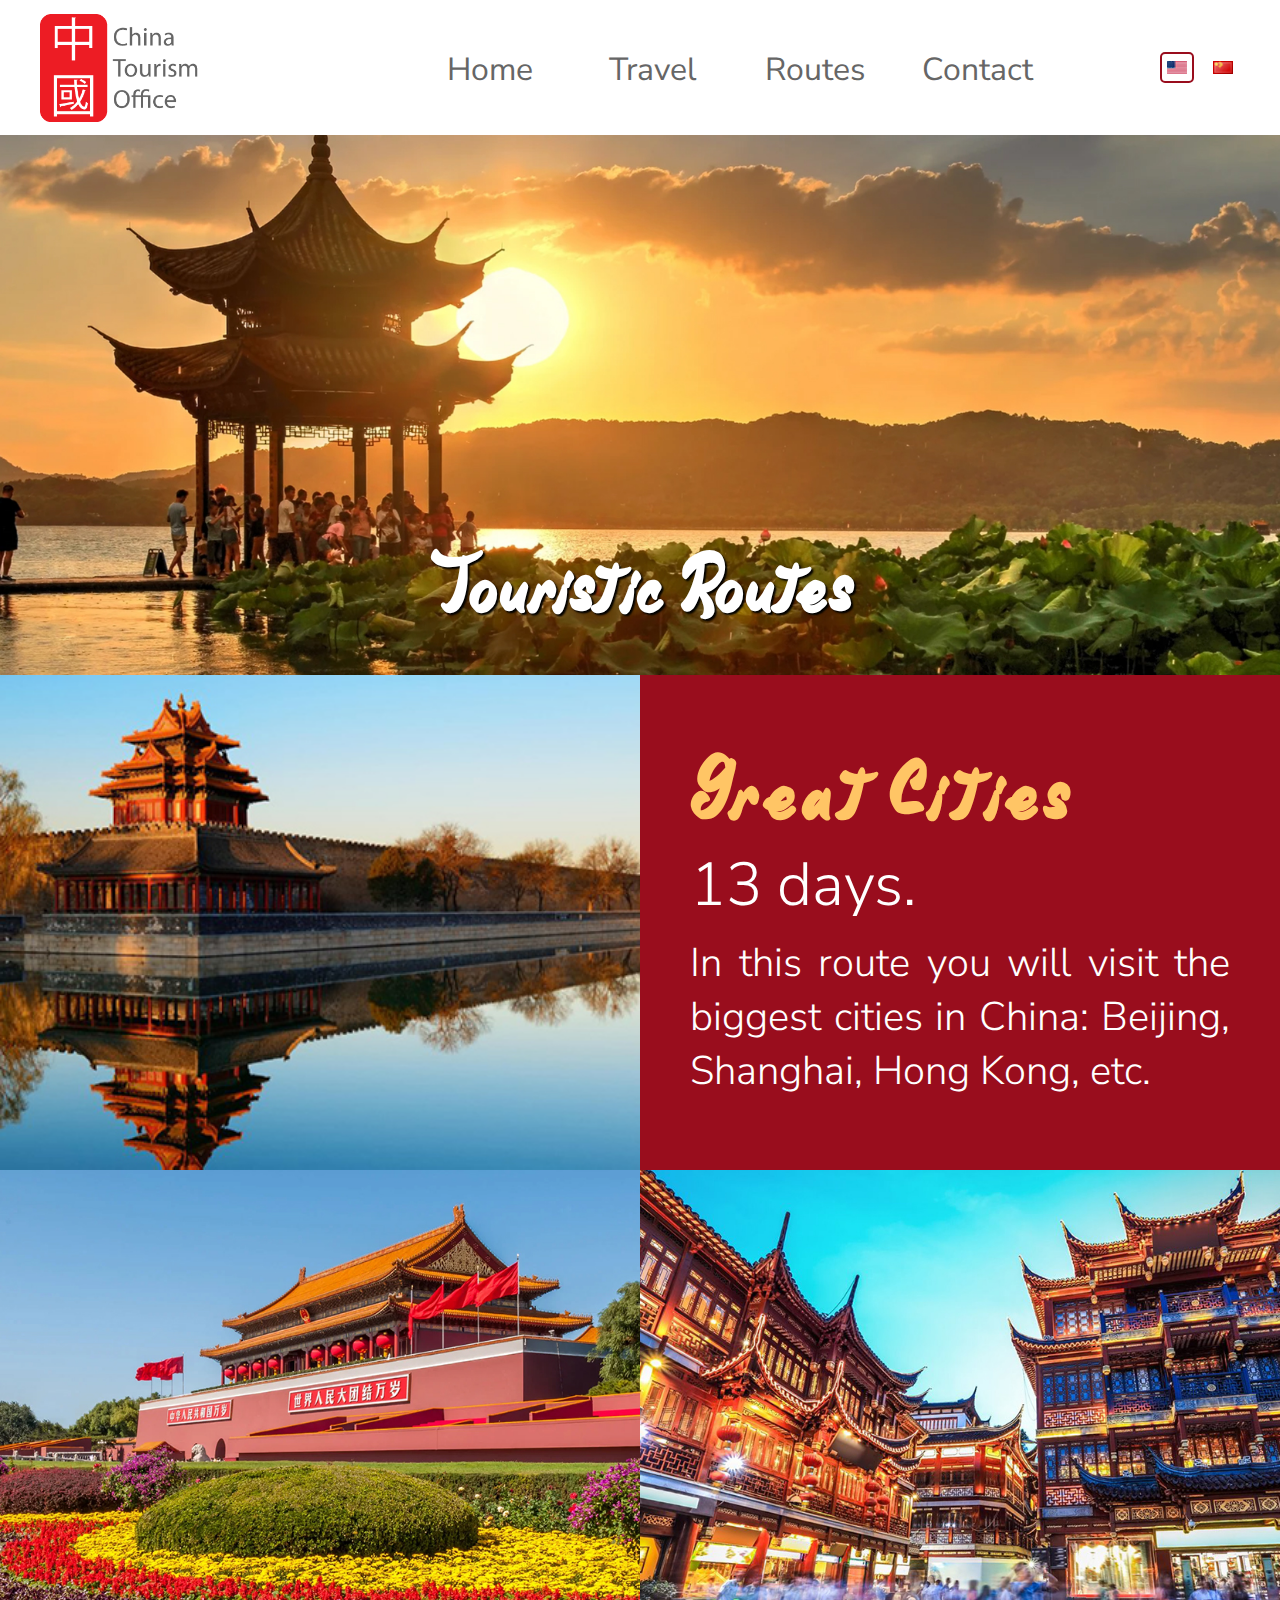
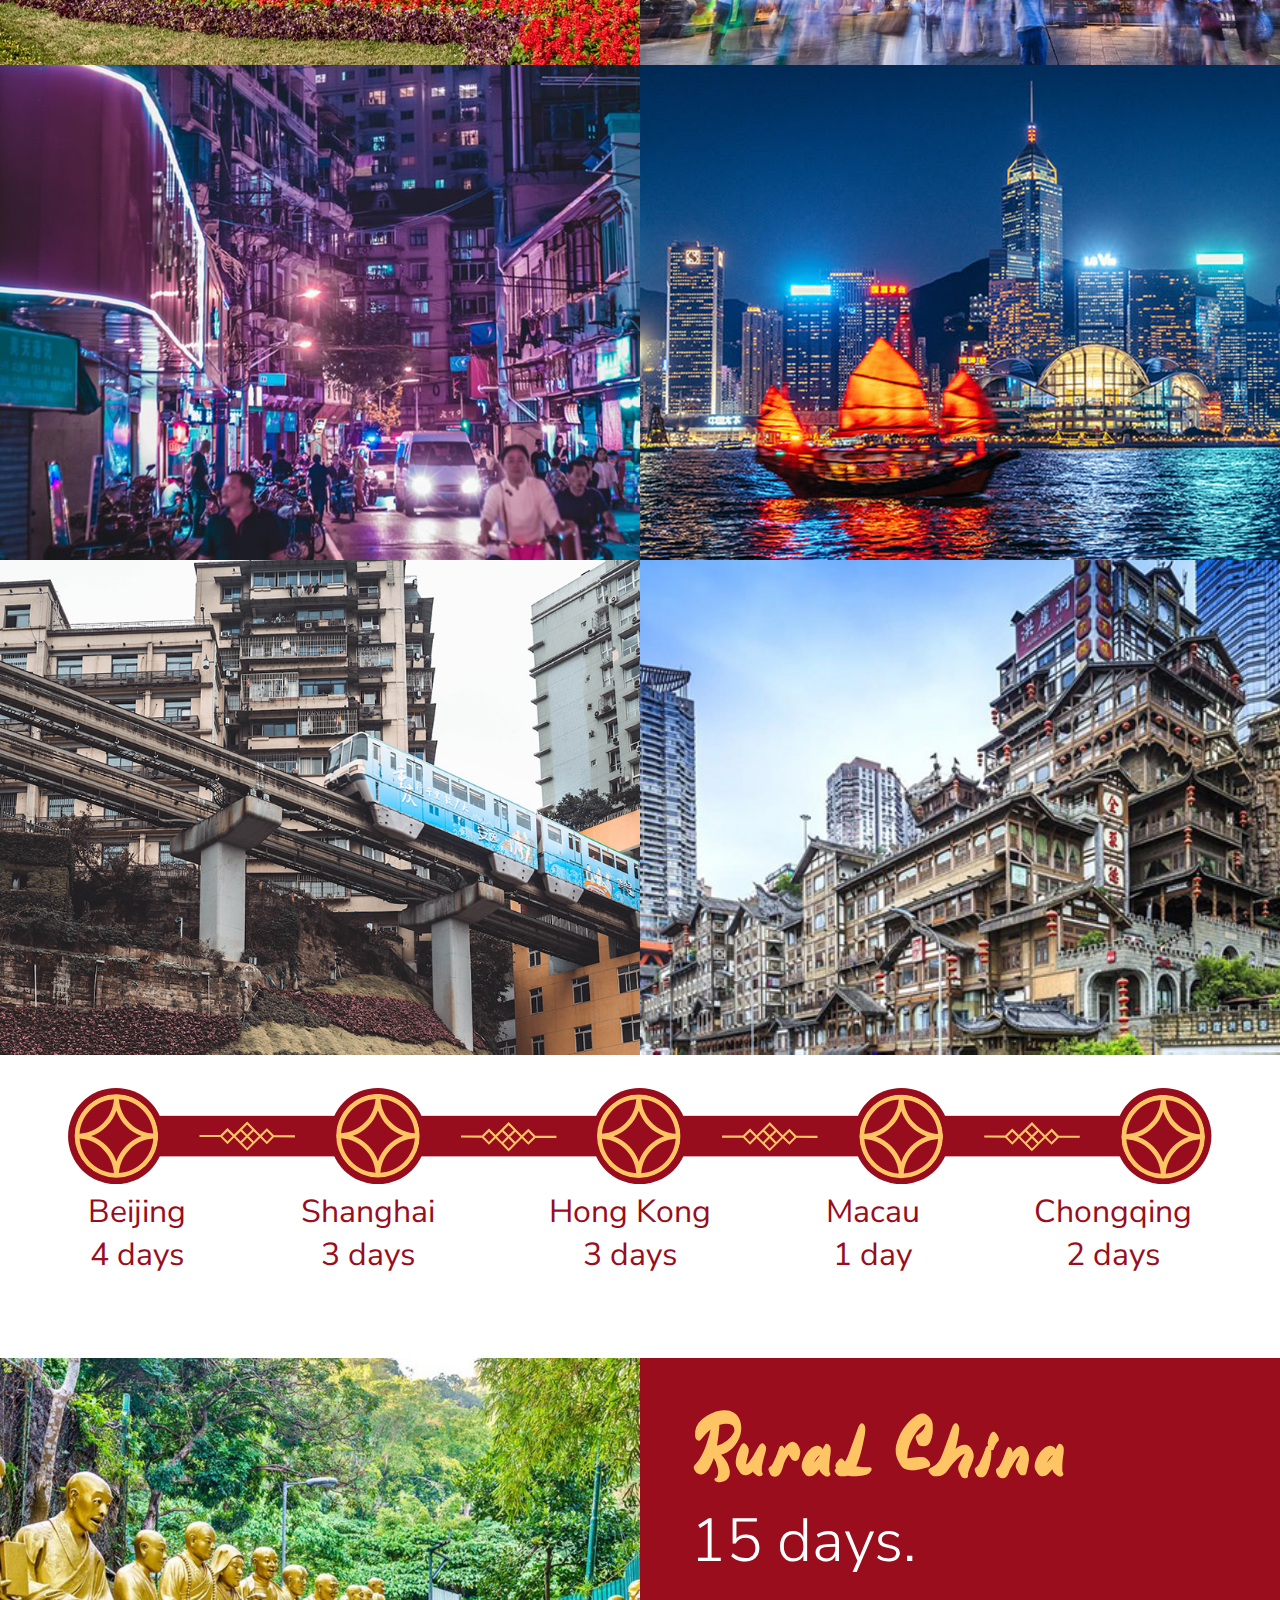
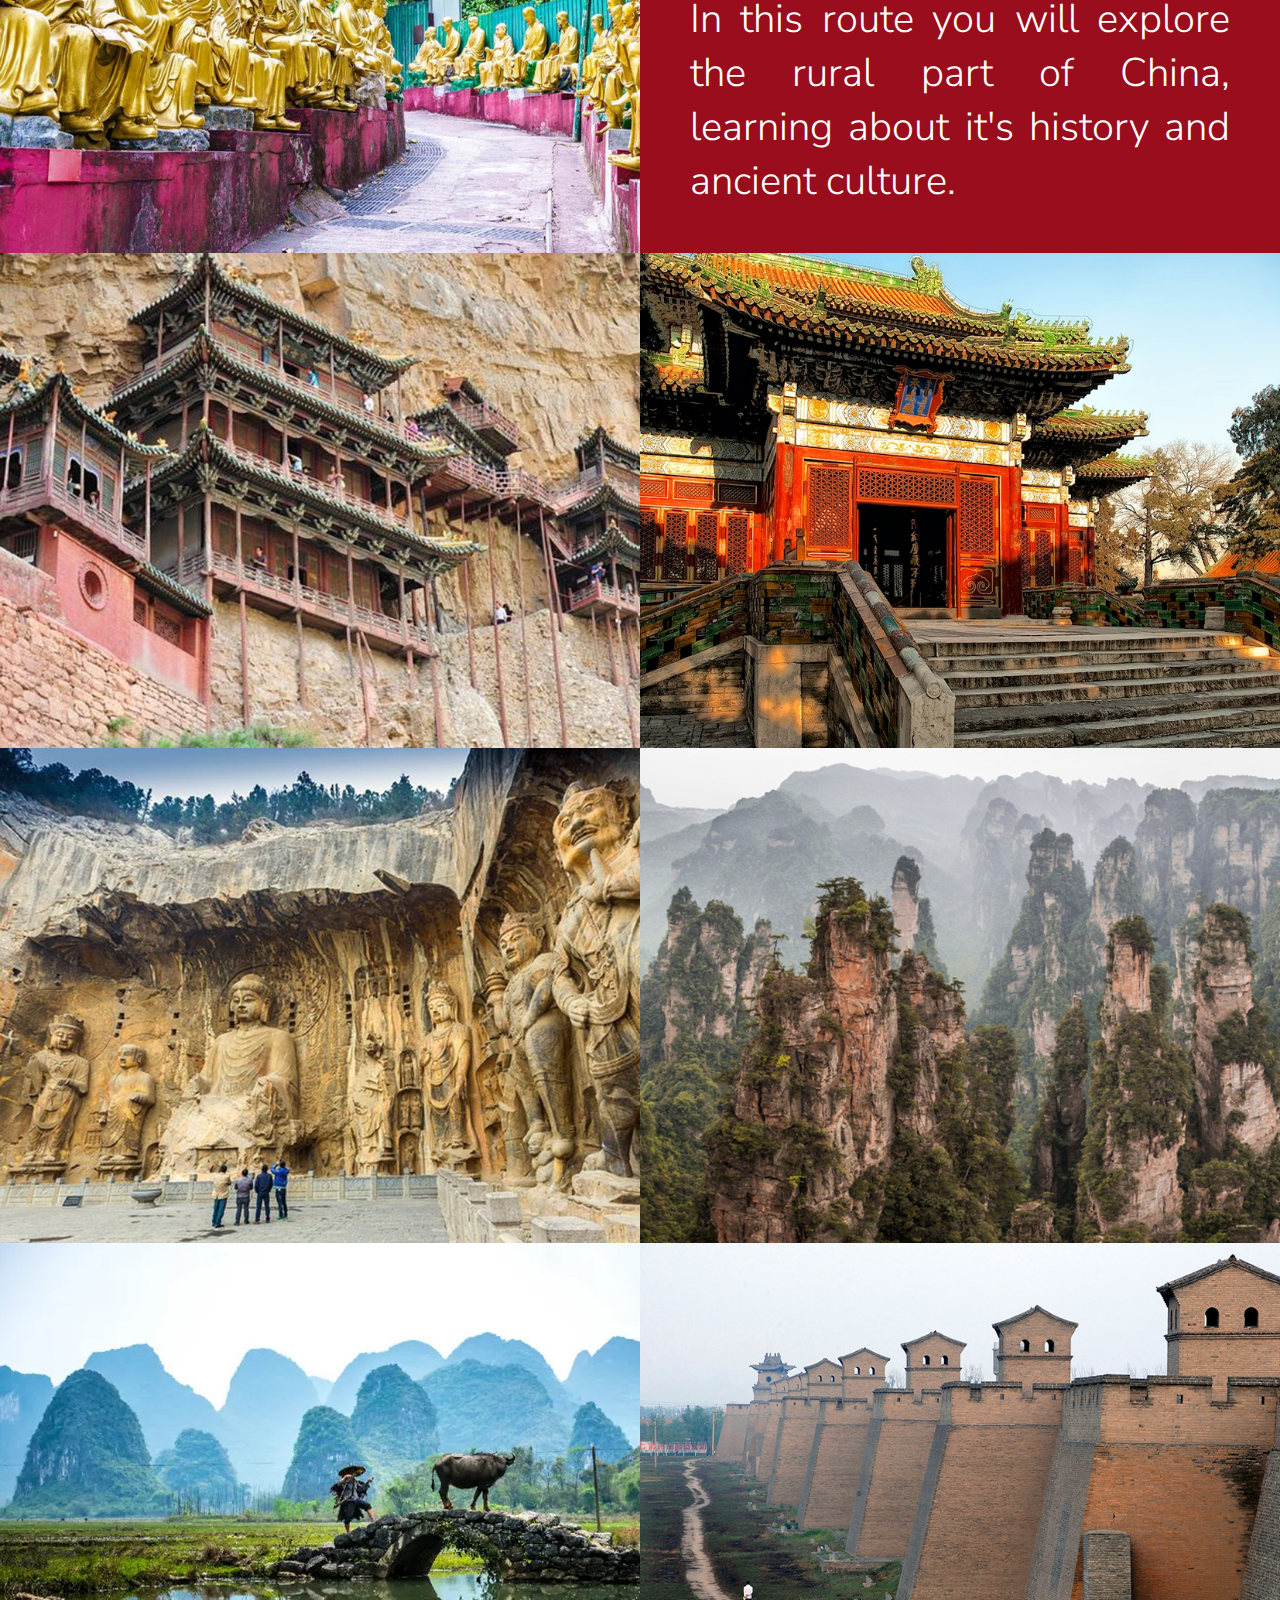
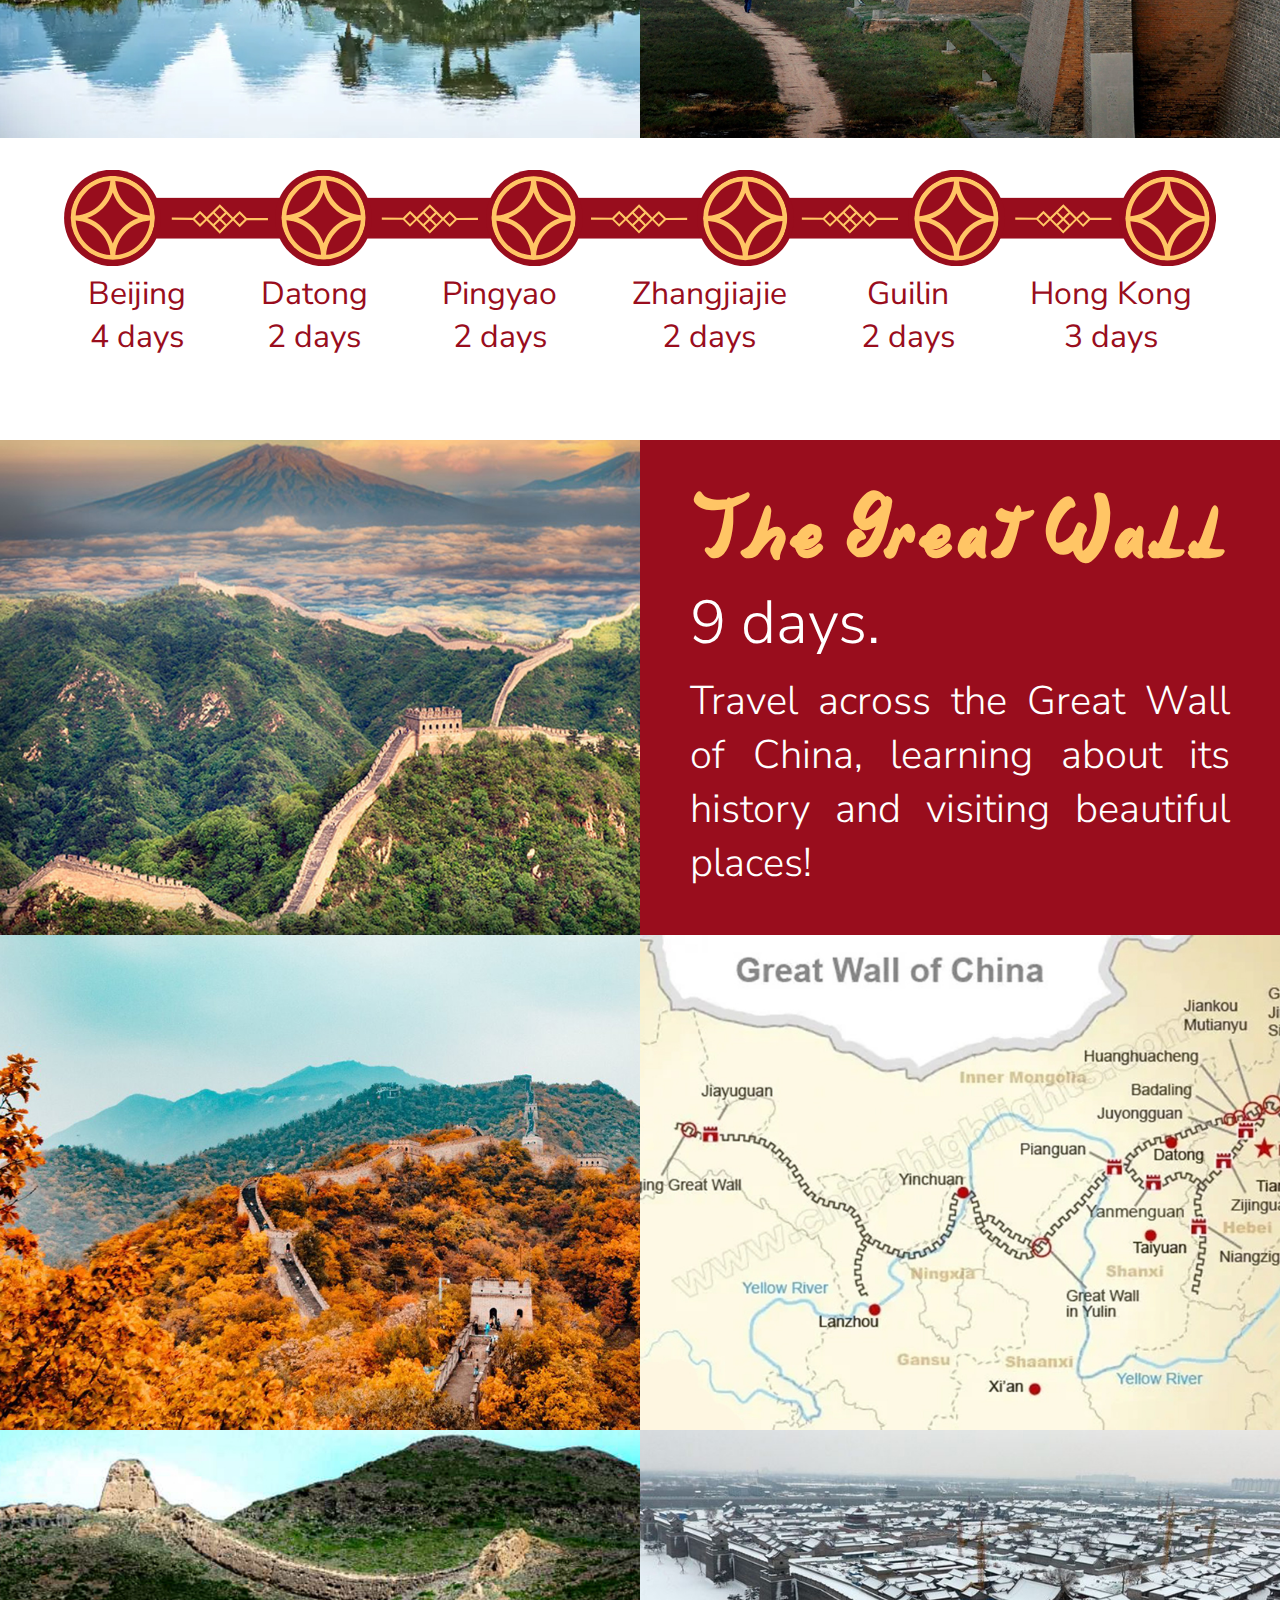
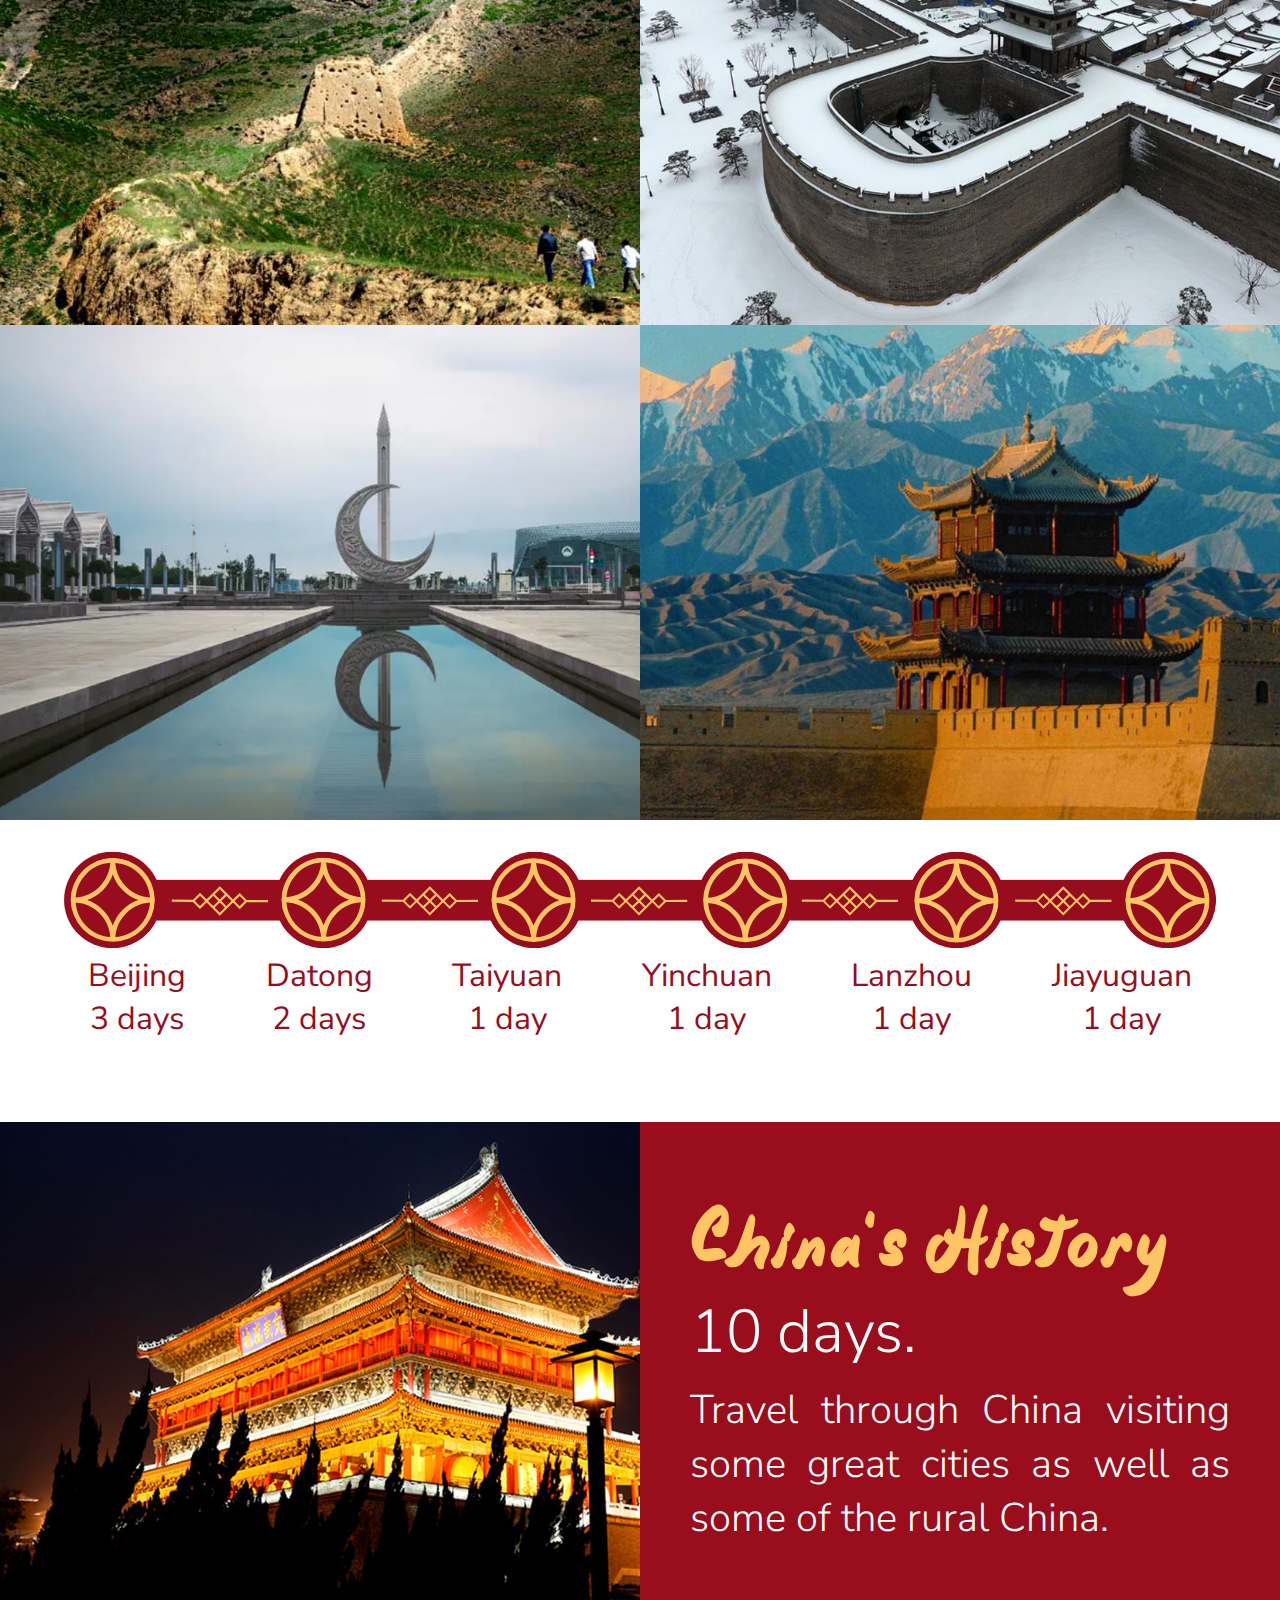
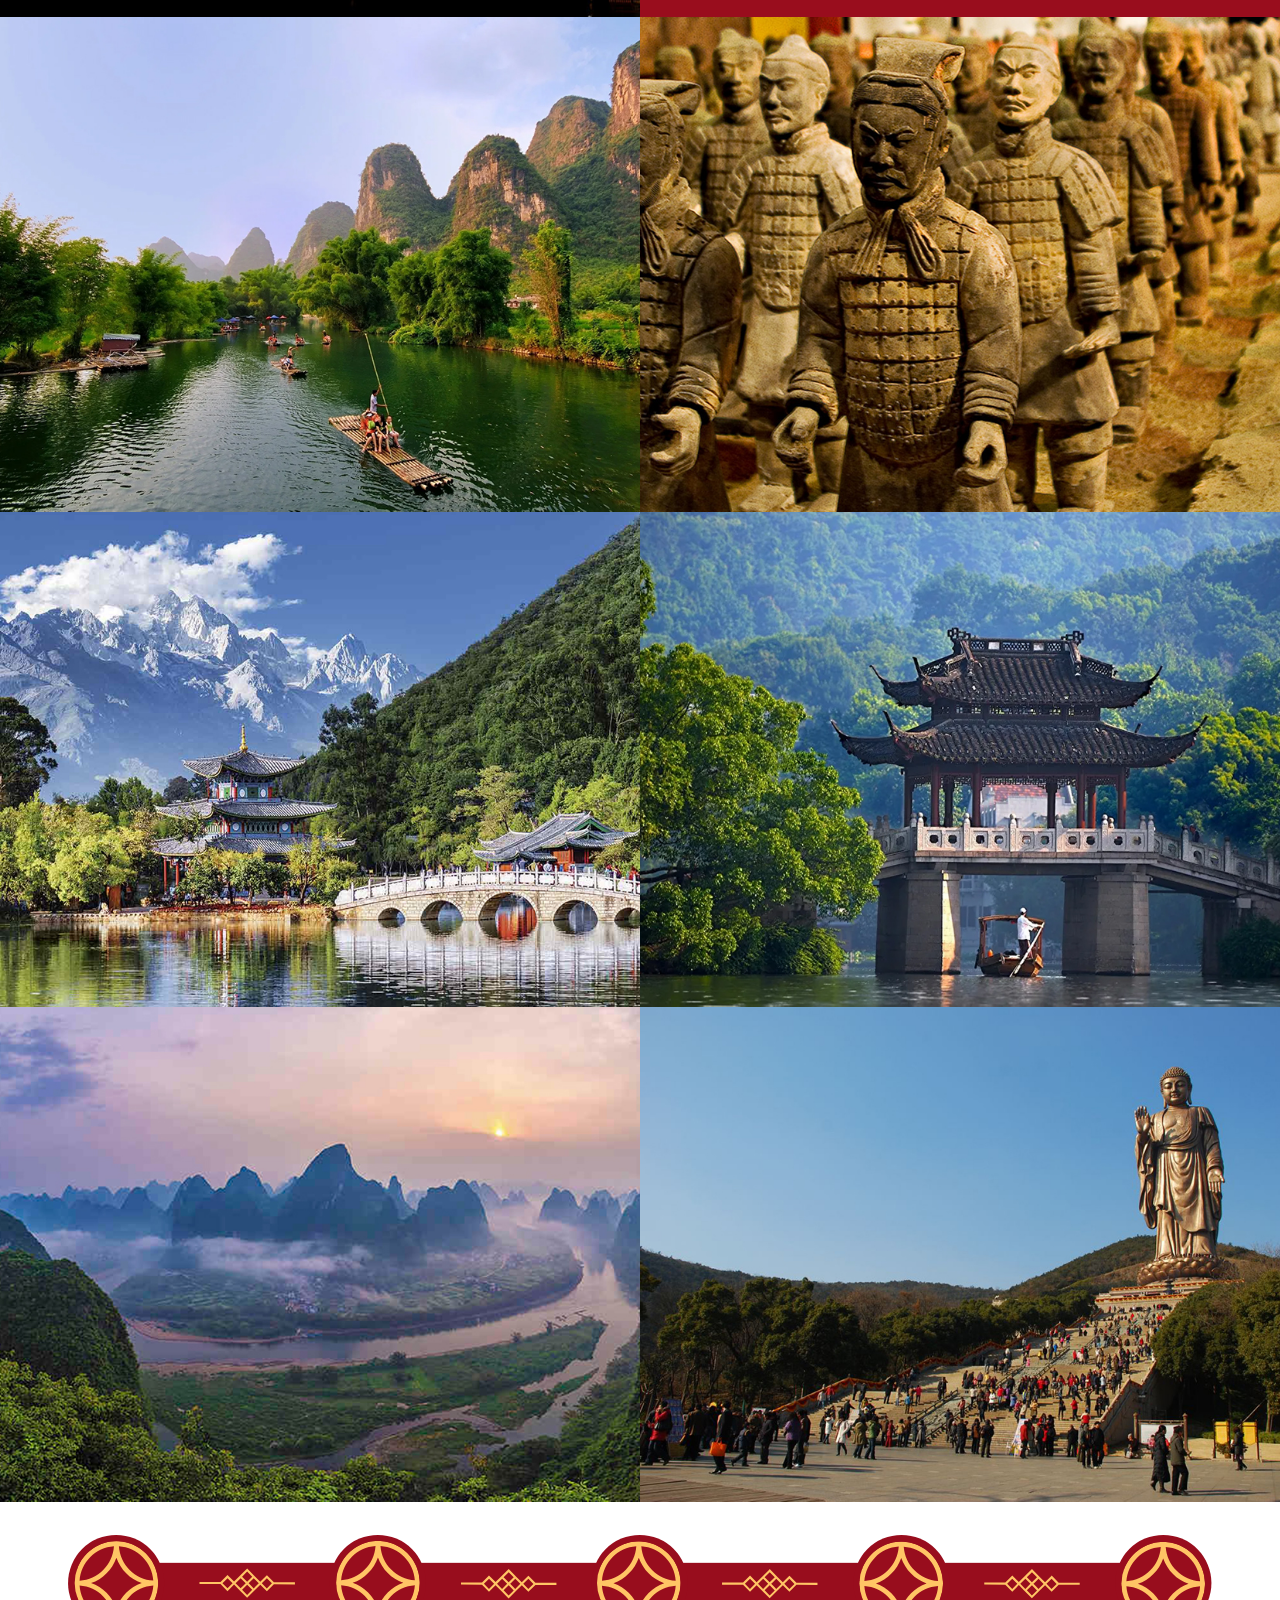
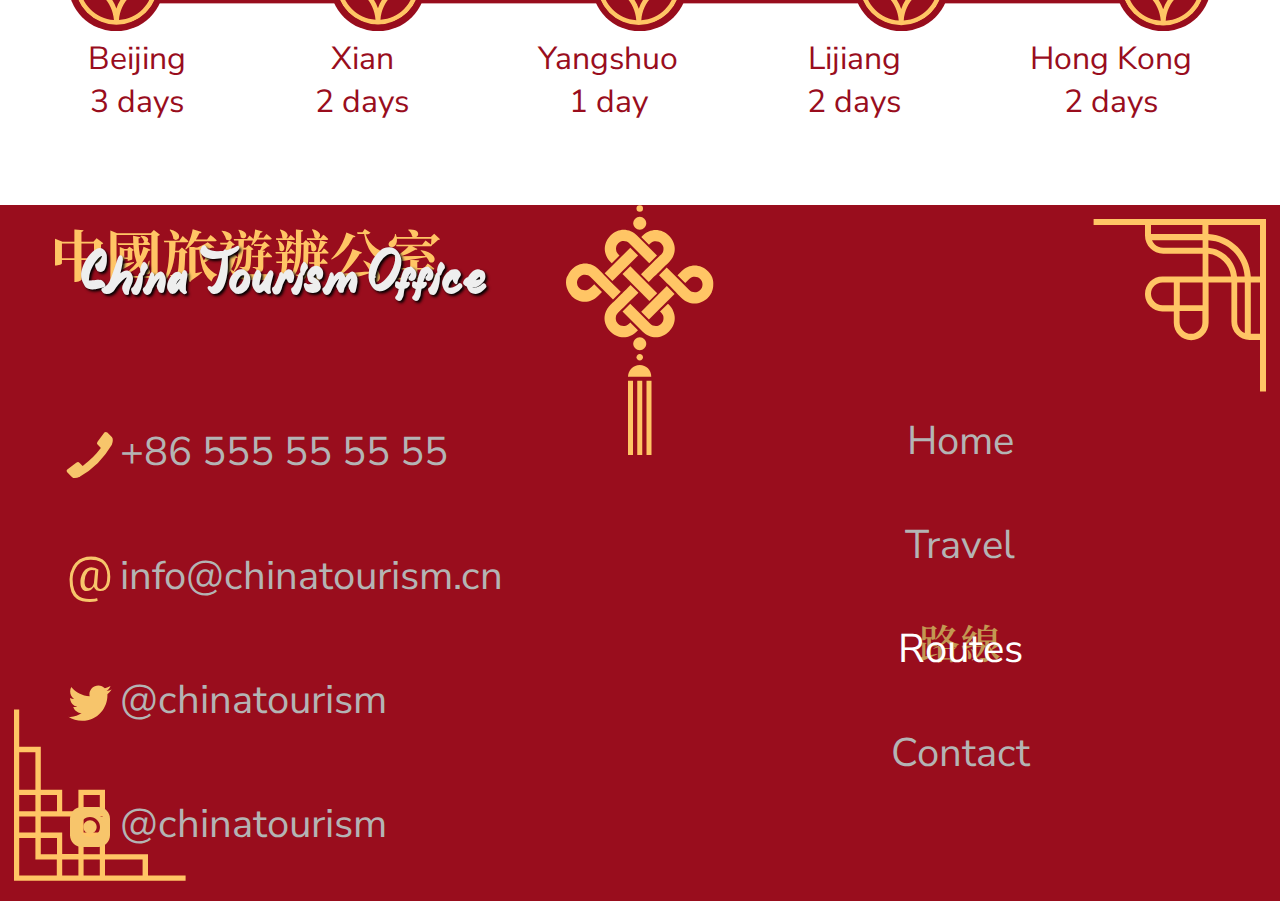
==== commit 8664f4b6: "Design Update" ====
--- a/OficinaTurismo/routes.html
+++ b/OficinaTurismo/routes.html
@@ -77,6 +77,31 @@
                     <img src="assets/img/routes/ciudad_chongqing2.jpg">
                 </figure> 
             </div>
+            <div class="timeline">
+                <img src="assets/designs/timeline_5.svg">
+                <div class="destinies">
+                    <div class="destiny">
+                        <span>Beijing</span>
+                        <span>4 days</span>
+                    </div>
+                    <div class="destiny">
+                        <span>Shanghai</span>
+                        <span>3 days</span>
+                    </div>
+                    <div class="destiny">
+                        <span>Hong Kong</span>
+                        <span>3 days</span>
+                    </div>
+                    <div class="destiny">
+                        <span>Macau</span>
+                        <span>1 day</span>
+                    </div>
+                    <div class="destiny">
+                        <span>Chongqing</span>
+                        <span>2 days</span>
+                    </div>
+                </div>
+            </div>
         </div>
 
         <!-- Ruta Rural China -->
@@ -110,6 +135,35 @@
                     <img src="assets/img/routes/rural7.jpg">
                 </figure> 
             </div>
+            <div class="timeline">
+                <img src="assets/designs/timeline_6.svg">
+                <div class="destinies">
+                    <div class="destiny">
+                        <span>Beijing</span>
+                        <span>4 days</span>
+                    </div>
+                    <div class="destiny">
+                        <span>Datong</span>
+                        <span>2 days</span>
+                    </div>
+                    <div class="destiny">
+                        <span>Pingyao</span>
+                        <span>2 days</span>
+                    </div>
+                    <div class="destiny">
+                        <span>Zhangjiajie</span>
+                        <span>2 days</span>
+                    </div>
+                    <div class="destiny">
+                        <span>Guilin</span>
+                        <span>2 days</span>
+                    </div>
+                    <div class="destiny">
+                        <span>Hong Kong</span>
+                        <span>3 days</span>
+                    </div>
+                </div>
+            </div>
         </div>
 
         <!-- Ruta The Great Wall -->
@@ -143,6 +197,35 @@
                     <img src="assets/img/routes/ruta_muralla7.jpg">
                 </figure> 
             </div>
+            <div class="timeline">
+                <img src="assets/designs/timeline_6.svg">
+                <div class="destinies">
+                    <div class="destiny">
+                        <span>Beijing</span>
+                        <span>3 days</span>
+                    </div>
+                    <div class="destiny">
+                        <span>Datong</span>
+                        <span>2 days</span>
+                    </div>
+                    <div class="destiny">
+                        <span>Taiyuan</span>
+                        <span>1 day</span>
+                    </div>
+                    <div class="destiny">
+                        <span>Yinchuan</span>
+                        <span>1 day</span>
+                    </div>
+                    <div class="destiny">
+                        <span>Lanzhou</span>
+                        <span>1 day</span>
+                    </div>
+                    <div class="destiny">
+                        <span>Jiayuguan</span>
+                        <span>1 day</span>
+                    </div>
+                </div>
+            </div>
         </div>
 
         <!-- Ruta China's History -->
@@ -174,6 +257,31 @@
                 <figure class="gallery-item">
                     <img src="assets/img/routes/ruta_resumen7.jpg">
                 </figure> 
+            </div>
+            <div class="timeline">
+                <img src="assets/designs/timeline_5.svg">
+                <div class="destinies">
+                    <div class="destiny">
+                        <span>Beijing</span>
+                        <span>3 days</span>
+                    </div>
+                    <div class="destiny">
+                        <span>Xian</span>
+                        <span>2 days</span>
+                    </div>
+                    <div class="destiny">
+                        <span>Yangshuo</span>
+                        <span>1 day</span>
+                    </div>
+                    <div class="destiny">
+                        <span>Lijiang</span>
+                        <span>2 days</span>
+                    </div>
+                    <div class="destiny">
+                        <span>Hong Kong</span>
+                        <span>2 days</span>
+                    </div>
+                </div>
             </div>
         </div>
 
--- a/OficinaTurismo/general_styles.css
+++ b/OficinaTurismo/general_styles.css
@@ -23,7 +23,7 @@
 
 h1 {
     font-family: Niagato;
-    font-size: clamp(3.5rem, 2.413rem + 1.7391vw, 4.5rem);
+    font-size: 3.5rem;
     color: var(--red);
 }
 
@@ -39,7 +39,7 @@
 
 p {
     font-weight: 300;
-    font-size: clamp(1.5rem, 0.413rem + 1.7391vw, 2.5rem);
+    font-size: clamp(1.2rem, 0.9353rem + 0.4706vw, 1.5rem);
     text-align: justify;
 }
 
@@ -251,19 +251,19 @@
 }
 
 .section-title img {
-    width: 100px;
+    width: 80px;
 }
 
 .section-title .chinese {
     position: absolute; 
     top: -80px;
-    left: 70px;
+    left: 50px;
 }
 
 .section-title .title {
     position: absolute; 
     top: -50px;
-    left: 100px;
+    left: 80px;
     text-shadow: 2px 2px 3px black;
 }
 
@@ -287,11 +287,11 @@
 }
 
 .new-year .text h1 {
-    font-size: clamp(5rem, 2.8261rem + 3.4783vw, 7rem);
+    font-size: 5rem;
 }
 
 .new-year .text p {
-    font-size: clamp(2.4rem, 1.7478rem + 1.0435vw, 3rem);
+    font-size: 2.4rem;
     margin-top: -50px;
 }
 
@@ -518,7 +518,7 @@
     }
 
     h1 {
-        font-size: clamp(3.5rem, 2.5769rem + 3.0769vw, 4.5rem);
+        font-size: clamp(2.8rem, 2.371rem + 1.8065vw, 3.5rem);
     }
 
     p {
@@ -528,6 +528,11 @@
     .half-section {
         width: 100%;
         margin: 20px 0;
+    }
+
+    .section-title {
+        width: 90%;
+        margin-left: -10px;
     }
 
     /* New Year */
@@ -547,6 +552,10 @@
     /* Gallery */
     figure {
         flex: 1 0 50%;
+    }
+
+    .gallery-section .section-title {
+        margin-left: unset;
     }
 
     /* Collapse Menu */
@@ -622,6 +631,19 @@
         display: none;
     }
 
+    .hero h1 {
+        font-size: 3rem;
+        padding: 0 1rem;
+    }
+
+    .new-year .text h1 {
+        font-size: clamp(2.8rem, 2.371rem + 1.8065vw, 3.5rem);
+        margin-bottom: 4rem;
+    }
+    .new-year .text p {
+        font-size: clamp(1.5rem, 0.5769rem + 3.0769vw, 2.5rem);
+    }
+
     /* Footer Title */
     .footer-header .section-title .chinese {
         left: 0;
@@ -633,9 +655,31 @@
 
 /* Mobile */
 @media screen and (max-width: 500px) {
+
+    /* .section-title {
+        width: 70%;
+    } */
+
     /* Gallery */
     figure {
         flex: 1 0 100%;
+    }
+
+    .new-year .toro {
+        height: auto;
+        width: 90%;
+    }
+
+    .half-footer li {
+        width: 95%;
+        font-size: 2rem;
+        margin-left: 1rem;
+    }
+    .half-footer li::before {
+        width: 40px;
+        height: 40px;
+        left: -45px;
+        top: 40px;
     }
 }
     
--- a/OficinaTurismo/content_styles.css
+++ b/OficinaTurismo/content_styles.css
@@ -97,7 +97,7 @@
 }
 
 .tips-content {
-    min-height: 60vh;
+    min-height: 40vh;
     /* Flex Box */
     display: flex;
     flex-flow: row nowrap;
@@ -116,14 +116,14 @@
 h3 {
     font-family: "Nunito Sans", sans-serif;
     font-weight: 600;
-    font-size: clamp(2rem, 1.2391rem + 1.2174vw, 2.7rem);
+    font-size: clamp(1.8rem, 1.5rem + 1.6vw, 2.2rem);
     margin: 0;
 }
 
 .tip p {
     margin: 0;
     margin-top: 15px;
-    font-size: clamp(1.58rem, 0.7974rem + 1.2522vw, 2.3rem);
+    font-size: clamp(1.2rem, 0.9353rem + 0.4706vw, 1.5rem);
 }
 
 /* ---- Contact ---- */
@@ -162,7 +162,7 @@
     transition: all 100ms ease;
     /* Font */
     font-family: "Nunito Sans", sans-serif;
-    font-size: 2.5rem;
+    font-size: clamp(1.5rem, 0.9353rem + 0.4706vw, 1.8rem);
 }
 
 input[type=text] {
@@ -195,7 +195,7 @@
     height: 100px;
     background-color: var(--red);
     color: var(--gold);
-    font-size: 2.8rem;
+    font-size: 2.3rem;
     border: none;
     border-radius: 10px;
     transition: 400ms;
@@ -375,6 +375,36 @@
     opacity: 1;
 }
 
+/* Timelines */
+.timeline {
+    width: 100%;
+    padding: 2rem 4rem;
+    box-sizing: border-box;
+}
+
+.timeline .destinies {
+    width: 100%;
+    padding: 0 1.5rem;
+    box-sizing: border-box;
+    /* Flex Box */
+    display: flex;
+    flex-flow: row nowrap;
+    justify-content: space-between;
+    align-items: center;
+    align-content: center;
+}
+
+.destiny {
+    color: var(--red);
+    font-size: 2rem;
+    /* Flex Box */
+    display: flex;
+    flex-flow: column nowrap;
+    justify-content: space-between;
+    align-items: center;
+    align-content: center;
+}
+
 /* Media Queries */
 @media screen and (max-width: 1780px){
     .routes-section .gallery .gallery-item img {
@@ -433,6 +463,64 @@
     .tip:last-child {
         border-bottom: 2px solid black;
     }
+
+    /* Fix Routes */
+    .routes-section .gallery .gallery-item, .route-text {
+        flex: 0 0 100%;
+        height: unset;
+    }
+
+    .routes-section .gallery .gallery-item img {
+        width: 100%;
+        height: unset;
+    }
+
+    .timeline .destinies {
+        padding: 0;
+    }
+    .destiny {
+        font-size: clamp(1.5rem, 1.1rem + 1.28vw, 1.9rem);
+    }
+
+}
+
+@media screen and (max-width: 750px){
+    .timeline {
+        /* Flex Box */
+        display: flex;
+        flex-flow: column nowrap;
+        justify-content: center;
+        align-items: center;
+        align-content: center;
+    }
+
+    .timeline img {
+        display: none;
+    }
+
+    .timeline .destinies {
+        flex-flow: column nowrap;
+        align-items: center;
+    }
+
+    .destiny {
+        width: 30%;
+        margin-left: 50px;
+        margin-top: 1rem;
+        flex-flow: column nowrap;
+        align-items: flex-start;
+        position: relative;
+    }
+
+    .destiny::before {
+        content: "";
+        height: 50px;
+        width: 50px;
+        background-image: url(assets/designs/timeline_1.svg);
+        position: absolute;
+        top: 10px;
+        left: -60px;
+    }
 }
 
 @media screen and (max-width: 500px) {
